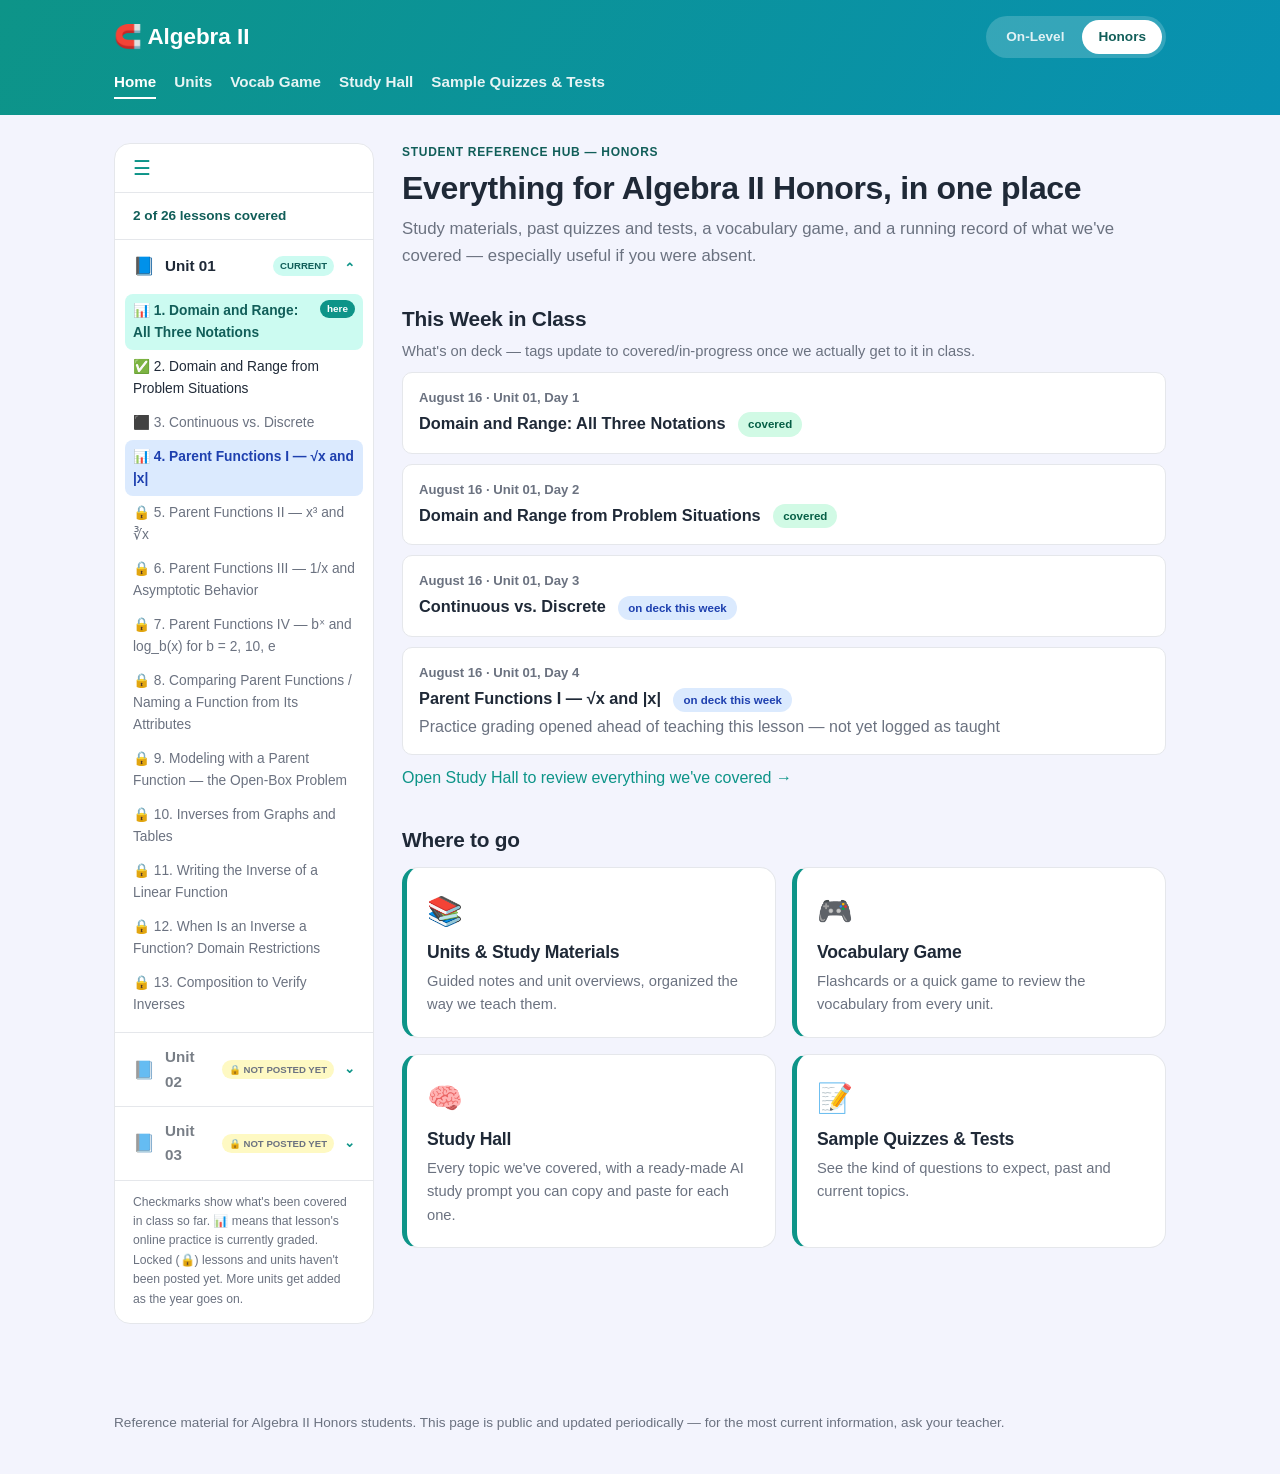
==== honors/index.html @ 2e3534fd "Publish hub update (2026-08-18)" ====
﻿<!DOCTYPE html>
<html lang="en">
<head>
<meta charset="UTF-8">
<meta name="viewport" content="width=device-width, initial-scale=1.0">
<title>Algebra II - Honors</title>
<link rel="stylesheet" href="../assets/style.css">
<link rel="stylesheet" href="../assets/theme-honors.css">
<script src="../assets/site.js" defer></script>
</head>
<body>

<header class="site">
  <div class="wrap">
    <div class="header-top">
      <p class="site-title"><a href="index.html"><span class="emoji">&#129522;</span> Algebra II</a></p>
      <div class="track-switch">
        <a href="../on-level/index.html" class="track-pill">On-Level</a>
        <a href="index.html" class="track-pill active">Honors</a>
      </div>
    </div>
    <nav class="site-nav">
      <a href="index.html" class="active">Home</a>
      <a href="units/unit-01.html">Units</a>
      <a href="vocab.html">Vocab Game</a>
      <a href="study-hall.html">Study Hall</a>
      <a href="sample-work.html">Sample Quizzes &amp; Tests</a>
    </nav>
  </div>
</header>

<div class="page">

  <aside class="sidebar" id="sidebar">
    <button class="sidebar-hamburger" id="sidebarHamburger" aria-label="Toggle course progress panel" title="Toggle course progress panel">
      <span class="bars">&#9776;</span>
    </button>
    <div class="sidebar-body">
    <div class="sidebar-progress">2 of 26 lessons covered
    </div>
    <details class="unit-group" open>
      <summary class="unit-row"><span class="unit-icon">&#128216;</span> <span class="unit-label">Unit 01</span> <span class="current-unit-badge">current</span> <span class="unit-chevron">&#8964;</span></summary>
      <ul class="lesson-checklist">
        <li class="graded current"><a href="units/unit-01.html#lesson-01">&#128202; 1. Domain and Range: All Three Notations <span class="here-badge">here</span></a></li>
        <li class="done"><a href="units/unit-01.html#lesson-02">&#9989; 2. Domain and Range from Problem Situations</a></li>
        <li class="todo"><a href="units/unit-01.html#lesson-03">&#11035; 3. Continuous vs. Discrete</a></li>
        <li class="graded"><a href="units/unit-01.html#lesson-04">&#128202; 4. Parent Functions I — √x and |x|</a></li>
        <li class="todo locked"><span class="lock-label" title="Not posted yet">&#128274; 5. Parent Functions II — x³ and ∛x</span></li>
        <li class="todo locked"><span class="lock-label" title="Not posted yet">&#128274; 6. Parent Functions III — 1/x and Asymptotic Behavior</span></li>
        <li class="todo locked"><span class="lock-label" title="Not posted yet">&#128274; 7. Parent Functions IV — bˣ and log_b(x) for b = 2, 10, e</span></li>
        <li class="todo locked"><span class="lock-label" title="Not posted yet">&#128274; 8. Comparing Parent Functions / Naming a Function from Its Attributes</span></li>
        <li class="todo locked"><span class="lock-label" title="Not posted yet">&#128274; 9. Modeling with a Parent Function — the Open-Box Problem</span></li>
        <li class="todo locked"><span class="lock-label" title="Not posted yet">&#128274; 10. Inverses from Graphs and Tables</span></li>
        <li class="todo locked"><span class="lock-label" title="Not posted yet">&#128274; 11. Writing the Inverse of a Linear Function</span></li>
        <li class="todo locked"><span class="lock-label" title="Not posted yet">&#128274; 12. When Is an Inverse a Function? Domain Restrictions</span></li>
        <li class="todo locked"><span class="lock-label" title="Not posted yet">&#128274; 13. Composition to Verify Inverses</span></li>
      </ul>
    </details>
    <details class="unit-group locked-unit">
      <summary class="unit-row"><span class="unit-icon">&#128216;</span> <span class="unit-label">Unit 02</span> <span class="locked-badge">&#128274; not posted yet</span> <span class="unit-chevron">&#8964;</span></summary>
      <ul class="lesson-checklist">
        <li class="todo locked"><span class="lock-label" title="Not posted yet">&#128274; 1. Graphing f(x) = |x| and Key Attributes</span></li>
        <li class="todo locked"><span class="lock-label" title="Not posted yet">&#128274; 2. Transformations of f(x) = |x|, Part I — Stretches, Compressions, Reflections</span></li>
        <li class="todo locked"><span class="lock-label" title="Not posted yet">&#128274; 3. Transformations of f(x) = |x|, Part II — Shifts and Combining Multiple Changes</span></li>
        <li class="todo locked"><span class="lock-label" title="Not posted yet">&#128274; 4. Formulating Absolute Value Linear Equations</span></li>
        <li class="todo locked"><span class="lock-label" title="Not posted yet">&#128274; 5. Solving Absolute Value Linear Equations</span></li>
        <li class="todo locked"><span class="lock-label" title="Not posted yet">&#128274; 6. Absolute Value Equations: Extraneous Solutions and Real-World Applications</span></li>
        <li class="todo locked"><span class="lock-label" title="Not posted yet">&#128274; 7. Solving Absolute Value Linear Inequalities</span></li>
        <li class="todo locked"><span class="lock-label" title="Not posted yet">&#128274; 8. Absolute Value Inequalities: Special Cases and Interval Notation</span></li>
      </ul>
    </details>
    <details class="unit-group locked-unit">
      <summary class="unit-row"><span class="unit-icon">&#128216;</span> <span class="unit-label">Unit 03</span> <span class="locked-badge">&#128274; not posted yet</span> <span class="unit-chevron">&#8964;</span></summary>
      <ul class="lesson-checklist">
        <li class="todo locked"><span class="lock-label" title="Not posted yet">&#128274; 1. Formulating Three-Variable Linear Systems</span></li>
        <li class="todo locked"><span class="lock-label" title="Not posted yet">&#128274; 2. Solving 3×3 Systems by Gaussian Elimination</span></li>
        <li class="todo locked"><span class="lock-label" title="Not posted yet">&#128274; 3. Solving 3×3 Systems with Technology: Matrices</span></li>
        <li class="todo locked"><span class="lock-label" title="Not posted yet">&#128274; 4. Solving 3×3 Systems by Substitution; Special Cases</span></li>
        <li class="todo locked"><span class="lock-label" title="Not posted yet">&#128274; 5. Three-Variable Systems: Choosing a Method and Applying It</span></li>
      </ul>
    </details>
      <div class="sidebar-note">Checkmarks show what's been covered in class so far. &#128202; means that lesson's online practice is currently graded. Locked (&#128274;) lessons and units haven't been posted yet. More units get added as the year goes on.</div>
    </div>
  </aside>
  <main class="content">
    <p class="eyebrow">Student Reference Hub &mdash; Honors</p>
    <h1 class="page-title">Everything for Algebra II Honors, in one place</h1>
    <p class="lede">Study materials, past quizzes and tests, a vocabulary game, and a running record of what we've covered &mdash; especially useful if you were absent.</p>

    <h2 class="section-title">This Week in Class</h2>
    <p class="lede" style="margin-top:-6px; font-size:0.92rem;">What's on deck &mdash; tags update to covered/in-progress once we actually get to it in class.</p>
    <ul class="activity-list">
      <li>
        <span class="activity-date">August 16 &middot; Unit 01, Day 1</span>
        <span class="activity-topic">Domain and Range: All Three Notations</span>
        <span class="tag">covered</span>
        <div class="activity-note"></div>
      </li>
      <li>
        <span class="activity-date">August 16 &middot; Unit 01, Day 2</span>
        <span class="activity-topic">Domain and Range from Problem Situations</span>
        <span class="tag">covered</span>
        <div class="activity-note"></div>
      </li>
      <li>
        <span class="activity-date">August 16 &middot; Unit 01, Day 3</span>
        <span class="activity-topic">Continuous vs. Discrete</span>
        <span class="tag preview">on deck this week</span>
        <div class="activity-note"></div>
      </li>
      <li>
        <span class="activity-date">August 16 &middot; Unit 01, Day 4</span>
        <span class="activity-topic">Parent Functions I — √x and |x|</span>
        <span class="tag preview">on deck this week</span>
        <div class="activity-note">Practice grading opened ahead of teaching this lesson — not yet logged as taught</div>
      </li>
    </ul>
    <p style="margin-top: 10px;"><a href="study-hall.html">Open Study Hall to review everything we've covered &rarr;</a></p>

    <h2 class="section-title">Where to go</h2>
    <div class="card-grid">
      <a class="card" href="units/unit-01.html">
        <span class="card-icon">&#128218;</span>
        <h3>Units &amp; Study Materials</h3>
        <p>Guided notes and unit overviews, organized the way we teach them.</p>
      </a>
      <a class="card" href="vocab.html">
        <span class="card-icon">&#127918;</span>
        <h3>Vocabulary Game</h3>
        <p>Flashcards or a quick game to review the vocabulary from every unit.</p>
      </a>
      <a class="card" href="study-hall.html">
        <span class="card-icon">&#129504;</span>
        <h3>Study Hall</h3>
        <p>Every topic we've covered, with a ready-made AI study prompt you can copy and paste for each one.</p>
      </a>
      <a class="card" href="sample-work.html">
        <span class="card-icon">&#128221;</span>
        <h3>Sample Quizzes &amp; Tests</h3>
        <p>See the kind of questions to expect, past and current topics.</p>
      </a>
    </div>
  </main>
</div>

<footer class="site">
  <div class="wrap">
    Reference material for Algebra II Honors students. This page is public and updated periodically &mdash; for the most current information, ask your teacher.
  </div>
</footer>

</body>
</html>
---- assets/style.css ----
/* Algebra II Student Hub - shared stylesheet
   Student-friendly, not textbook-academic: color, rounded shapes, a little
   personality. Still zero external dependencies (system fonts only) so it
   loads instantly and works offline.

   Track color identity (On-Level vs. Honors) is NOT set here - this file
   only reads --primary/--primary-dark/--primary-bg/--primary-light as
   variables. Each page loads this file, THEN theme-on-level.css or
   theme-honors.css, which sets those four variables to the track's colors.
   Load order matters: theme file must come after this one. */

:root {
  --bg: #f3f4fd;
  --surface: #ffffff;
  --text: #1f2937;
  --text-muted: #6b7280;
  --border: #e5e7eb;

  /* fallback brand colors if a page forgets to load a theme file -
     matches on-level so nothing looks broken, but every real page should
     load theme-on-level.css or theme-honors.css to override these. */
  --primary: #6366f1;
  --primary-dark: #4338ca;
  --primary-bg: #eef2ff;
  --primary-light: #8b5cf6;

  --green: #10b981;
  --green-bg: #d1fae5;
  --green-text: #065f46;

  --amber: #f59e0b;
  --amber-bg: #fef3c7;
  --amber-text: #92400e;

  /* "Not posted yet" on a unit page - deliberately a cleaner, more lemon
     yellow than --amber (which already means "in progress" elsewhere on
     this site, e.g. the sidebar's partial-coverage tag) so the two don't
     read as the same status next to each other. */
  --pending: #ca8a04;
  --pending-bg: #fef9c3;

  /* "On deck this week" / "not covered in class yet" tags (added 2026-08-16
     alongside the release-log redesign) - a cool neutral blue reads as
     "coming up", distinct from green (covered) and amber (in progress). */
  --blue: #3b82f6;
  --blue-bg: #dbeafe;
  --blue-text: #1e40af;

  --radius: 16px;
  --radius-sm: 10px;
  --max-width: 1100px;
}

* { box-sizing: border-box; }

/* Author rules like ".fc-controls { display: flex }" otherwise beat the UA
   stylesheet's [hidden] rule at equal specificity - this keeps native hidden
   toggling reliable everywhere it's used (vocab game screens/controls, etc.). */
[hidden] { display: none !important; }

body {
  margin: 0;
  font-family: -apple-system, "Segoe UI", Roboto, Helvetica, Arial, sans-serif;
  color: var(--text);
  background: var(--bg);
  line-height: 1.6;
}

h1, h2, h3 { line-height: 1.25; font-weight: 800; letter-spacing: -0.01em; }

a { color: var(--primary); text-decoration: none; }
a:hover { text-decoration: underline; }

.wrap { max-width: var(--max-width); margin: 0 auto; padding: 0 24px; }

/* ---- header ---- */

header.site {
  background: linear-gradient(120deg, var(--primary), var(--primary-light));
  color: #fff;
}

header.site .wrap {
  display: flex;
  flex-direction: column;
  gap: 12px;
  padding-top: 16px;
  padding-bottom: 16px;
}

.header-top {
  display: flex;
  align-items: center;
  justify-content: space-between;
  flex-wrap: wrap;
  gap: 10px;
}

header.site .site-title {
  font-size: 1.4rem;
  margin: 0;
  font-weight: 800;
}

header.site .site-title a { color: #fff; }

/* On-Level / Honors track switcher - the primary visual "which track am I
   on" signal, alongside the whole page's color scheme. */
.track-switch {
  display: flex;
  background: rgba(255, 255, 255, 0.18);
  border-radius: 999px;
  padding: 4px;
  gap: 2px;
}

.track-switch a {
  padding: 6px 16px;
  border-radius: 999px;
  font-size: 0.85rem;
  font-weight: 700;
  color: rgba(255, 255, 255, 0.85);
}

.track-switch a:hover { color: #fff; text-decoration: none; }

.track-switch a.active {
  background: #fff;
  color: var(--primary-dark);
}

.track-switch a.active:hover { color: var(--primary-dark); }

nav.site-nav {
  display: flex;
  gap: 18px;
  flex-wrap: wrap;
  font-size: 0.95rem;
  font-weight: 600;
}

nav.site-nav a { color: rgba(255,255,255,0.9); }
nav.site-nav a:hover { color: #fff; text-decoration: none; }
nav.site-nav a.active { color: #fff; border-bottom: 2px solid #fff; padding-bottom: 3px; }

/* ---- page layout: sidebar + content ---- */

.page {
  max-width: var(--max-width);
  margin: 0 auto;
  padding: 28px 24px 64px;
  display: grid;
  grid-template-columns: 260px 1fr;
  gap: 28px;
  align-items: start;
}

/* ---- sidebar: unit/lesson progress checklist ----
   Two states, toggled by the hamburger at the top - matches a standard
   app-nav pattern (hamburger + icon rows that expand to icon+label+chevron):
   - expanded (default): full rows, icon + label + chevron per unit, each
     unit independently expandable (its own chevron) to show its lessons.
   - collapsed: icon-only rail - just the hamburger and one icon per unit,
     no labels, no checklists. Clicking a unit's icon while collapsed
     re-expands the whole sidebar rather than toggling that unit. */

.sidebar {
  background: var(--surface);
  border-radius: var(--radius);
  border: 1px solid var(--border);
  position: sticky;
  top: 20px;
  overflow: hidden;
}

.sidebar-hamburger {
  display: flex;
  align-items: center;
  width: 100%;
  background: none;
  border: none;
  border-bottom: 1px solid var(--border);
  padding: 14px 18px;
  cursor: pointer;
}

.sidebar-hamburger .bars { font-size: 1.25rem; line-height: 1; color: var(--primary); }
.sidebar-hamburger:hover .bars { color: var(--primary-dark); }

.sidebar-progress {
  font-size: 0.85rem;
  font-weight: 700;
  color: var(--primary-dark);
  padding: 12px 18px;
  border-bottom: 1px solid var(--border);
}

.sidebar-progress .prog-sub {
  display: block;
  font-weight: 500;
  color: var(--amber-text);
  font-size: 0.78rem;
  margin-top: 2px;
}

details.unit-group { border-bottom: 1px solid var(--border); }

/* A unit with zero taught-log rows yet - not just an individual lesson -
   dims the whole row so "nothing here has started" reads at a glance
   before a student even expands it. */
details.unit-group.locked-unit > .unit-row .unit-icon,
details.unit-group.locked-unit > .unit-row .unit-label { opacity: 0.6; }

.unit-row {
  display: flex;
  align-items: center;
  gap: 10px;
  padding: 12px 18px;
  cursor: pointer;
  list-style: none;
  font-weight: 800;
  font-size: 0.95rem;
}

.unit-row::-webkit-details-marker { display: none; }
.unit-row:hover { background: var(--primary-bg); }

.unit-icon { font-size: 1.1rem; flex-shrink: 0; }
.unit-label { flex: 1; }

.unit-chevron {
  color: var(--primary);
  transition: transform 0.15s ease;
  font-size: 0.85em;
}

details.unit-group[open] > .unit-row .unit-chevron { transform: rotate(180deg); }

.current-unit-badge {
  font-size: 0.6rem;
  background: var(--primary-bg);
  color: var(--primary-dark);
  border-radius: 999px;
  padding: 2px 7px;
  font-weight: 700;
  text-transform: uppercase;
}

.locked-badge {
  font-size: 0.6rem;
  background: var(--pending-bg);
  color: var(--text-muted);
  border-radius: 999px;
  padding: 2px 7px;
  font-weight: 700;
  text-transform: uppercase;
}

ul.lesson-checklist {
  list-style: none;
  margin: 0;
  padding: 2px 10px 10px;
  font-size: 0.86rem;
}

ul.lesson-checklist li a,
ul.lesson-checklist li .lock-label {
  display: flex;
  align-items: flex-start;
  gap: 7px;
  color: var(--text);
  padding: 6px 8px;
  border-radius: 8px;
}

ul.lesson-checklist li a:hover { background: var(--primary-bg); text-decoration: none; }

ul.lesson-checklist li.todo a { color: var(--text-muted); }

/* Matches the unit page's ol.lesson-list li.graded treatment - a graded
   lesson stands out in the sidebar checklist too, not just on its own page. */
ul.lesson-checklist li.graded a { background: var(--blue-bg); color: var(--blue-text); font-weight: 700; }

/* Locked lessons are a real access gate, not just the muted "todo" color -
   a plain non-clickable label instead of a link into the unit page. */
ul.lesson-checklist li.locked .lock-label { color: var(--text-muted); cursor: default; }

ul.lesson-checklist li.current a {
  background: var(--primary-bg);
  font-weight: 700;
  color: var(--primary-dark);
}

.here-badge {
  display: inline-block;
  margin-left: auto;
  font-size: 0.62rem;
  background: var(--primary);
  color: #fff;
  border-radius: 999px;
  padding: 1px 7px;
  font-weight: 700;
  white-space: nowrap;
}

.sidebar-note {
  font-size: 0.76rem;
  color: var(--text-muted);
  padding: 12px 18px 14px;
}

/* ---- collapsed: icon-only rail ---- */

body.sidebar-collapsed .page { grid-template-columns: 64px 1fr; }

body.sidebar-collapsed .sidebar-progress,
body.sidebar-collapsed .unit-label,
body.sidebar-collapsed .unit-chevron,
body.sidebar-collapsed .current-unit-badge,
body.sidebar-collapsed .sidebar-note,
body.sidebar-collapsed ul.lesson-checklist {
  display: none;
}

body.sidebar-collapsed .sidebar-hamburger { justify-content: center; }
body.sidebar-collapsed .unit-row { justify-content: center; padding: 14px 8px; }

/* ---- main content ---- */

.content { min-width: 0; }

.eyebrow {
  text-transform: uppercase;
  letter-spacing: 0.06em;
  font-size: 0.75rem;
  color: var(--primary-dark);
  font-weight: 700;
  margin: 0 0 6px;
}

h1.page-title { font-size: 2rem; margin: 0 0 8px; }
h2.section-title { font-size: 1.3rem; margin: 36px 0 14px; }

.lede { color: var(--text-muted); font-size: 1.05rem; margin: 0 0 8px; }

/* ---- recent activity list ---- */

ul.activity-list { list-style: none; margin: 0; padding: 0; }

ul.activity-list li {
  background: var(--surface);
  border: 1px solid var(--border);
  border-radius: var(--radius-sm);
  padding: 14px 16px;
  margin-bottom: 10px;
}

.activity-date {
  font-size: 0.82rem;
  color: var(--text-muted);
  display: block;
  margin-bottom: 2px;
  font-weight: 600;
}

.activity-topic { font-weight: 800; font-size: 1.02rem; }

.activity-note { color: var(--text-muted); margin-top: 2px; }

.tag {
  display: inline-block;
  font-size: 0.72rem;
  font-weight: 700;
  padding: 3px 10px;
  border-radius: 999px;
  background: var(--green-bg);
  color: var(--green-text);
  margin-left: 8px;
  vertical-align: middle;
}

.tag.in-progress { background: var(--amber-bg); color: var(--amber-text); }
.tag.preview { background: var(--blue-bg); color: var(--blue-text); }

/* ---- quick link cards ---- */

.card-grid {
  display: grid;
  grid-template-columns: repeat(2, 1fr);
  gap: 16px;
  margin: 8px 0 0;
}

.card {
  display: block;
  border: 1px solid var(--border);
  border-left: 5px solid var(--primary);
  border-radius: var(--radius);
  padding: 20px;
  background: var(--surface);
  transition: transform 0.12s ease, box-shadow 0.12s ease;
}

.card:hover {
  transform: translateY(-2px);
  box-shadow: 0 8px 20px rgba(99, 102, 241, 0.18);
  text-decoration: none;
}

.card .card-icon { font-size: 1.8rem; display: block; margin-bottom: 8px; }
.card h3 { margin: 0 0 6px; font-size: 1.1rem; color: var(--text); font-weight: 800; }
.card p { margin: 0; color: var(--text-muted); font-size: 0.92rem; }

/* ---- unit page ---- */

.unit-meta {
  color: var(--text-muted);
  font-size: 0.95rem;
  margin: 0 0 24px;
  font-weight: 600;
}

.download-box {
  border: 1px solid var(--border);
  background: var(--surface);
  border-left: 5px solid var(--green);
  border-radius: var(--radius);
  padding: 20px 24px;
  display: flex;
  align-items: center;
  justify-content: space-between;
  flex-wrap: wrap;
  gap: 12px;
  margin: 8px 0 8px;
}

.download-box .label { font-weight: 800; }
.download-box .sub { color: var(--text-muted); font-size: 0.88rem; }

/* The combined whole-unit PDF is a bigger spoiler than any one lesson link,
   so it gets its own locked look (amber accent instead of green) rather
   than reusing the per-lesson soon/locked button style alone. */
.download-box.locked { border-left-color: var(--pending); opacity: 0.85; }

/* Teacher's live OneNote notes - always unlocked (see Build-UnitPage), so it
   gets the track's own accent color rather than the green "ready download"
   or amber "locked" treatment used by the combined-PDF box above/below it. */
.download-box.notebook { border-left-color: var(--primary); }

.btn {
  display: inline-block;
  background: var(--primary);
  color: #fff;
  padding: 10px 20px;
  border-radius: 999px;
  font-size: 0.92rem;
  font-weight: 700;
}

.btn:hover { background: var(--primary-dark); text-decoration: none; }

ol.lesson-list {
  padding-left: 0;
  list-style: none;
  counter-reset: lesson;
}

ol.lesson-list li {
  counter-increment: lesson;
  padding: 12px 16px 12px 44px;
  position: relative;
  border-radius: var(--radius-sm);
  border: 1px solid var(--border);
  background: var(--surface);
  margin-bottom: 8px;
}

.lesson-title { display: block; font-weight: 700; padding-top: 2px; margin-bottom: 10px; }

/* Buttons sit on their own row below the title, separated by a hairline so
   they read as one clearly-bounded action bar instead of crowding the
   title on one wrapping line. rgba black works as a divider/separator
   color on top of every status background (white/green/yellow/amber)
   without needing a different value per status. */
.lesson-actions {
  display: flex;
  align-items: center;
  gap: 6px;
  flex-wrap: wrap;
  padding-top: 10px;
  border-top: 1px solid rgba(0, 0, 0, 0.08);
}

.btn-sep { width: 1px; height: 14px; flex: 0 0 auto; background: rgba(0, 0, 0, 0.14); margin: 0 2px; }

.lesson-link {
  font-size: 0.76rem;
  font-weight: 700;
  color: var(--primary-dark);
  background: var(--primary-bg);
  border: 1px solid transparent;
  padding: 3px 10px;
  border-radius: 999px;
  white-space: nowrap;
}

.lesson-link:hover { background: var(--primary); color: #fff; text-decoration: none; }

/* Not-yet-available buttons (warm-up/practice not posted, practice online
   not built) recede instead of competing for attention with real links -
   outline only, no fill, so the eye lands on the live buttons first. */
.lesson-link.soon {
  background: transparent;
  border: 1px dashed var(--border);
  color: var(--text-muted);
  cursor: default;
}

.lesson-link.soon:hover { background: transparent; color: var(--text-muted); }

ol.lesson-list li::before {
  content: counter(lesson);
  position: absolute;
  left: 10px;
  top: 12px;
  width: 22px;
  height: 22px;
  border-radius: 50%;
  background: var(--primary-bg);
  color: var(--primary-dark);
  font-size: 0.78rem;
  font-weight: 800;
  display: flex;
  align-items: center;
  justify-content: center;
}

ol.lesson-list li:target { box-shadow: 0 0 0 3px var(--primary) inset; scroll-margin-top: 20px; }

/* Every not-yet-taught lesson gets its own highlight now too (not just
   done/partial) so the whole list reads by color at a glance: yellow =
   haven't gotten there, amber = partially covered, green = fully covered. */
ol.lesson-list li.todo { background: var(--pending-bg); border-color: var(--pending); }
ol.lesson-list li.done { background: var(--green-bg); border-color: var(--green); }
ol.lesson-list li.done::before { background: var(--green); color: #fff; content: "✓"; }
ol.lesson-list li.partial { background: var(--amber-bg); border-color: var(--amber); }
ol.lesson-list li.partial::before { background: var(--amber); color: #fff; }

/* Online practice currently a graded assignment overrides the normal
   covered/in-progress color with light blue while the grading window is
   open - see CLAUDE.md's "mark/unmark graded online practice" workflow.
   Reuses --blue (already used for the homepage's "on deck this week" tag)
   rather than adding a third blue - the two never appear in the same list
   together, so there's no on-page ambiguity about what blue means here. */
ol.lesson-list li.graded { background: var(--blue-bg); border-color: var(--blue); }
ol.lesson-list li.graded::before { background: var(--blue); color: #fff; content: "G"; }

/* Small pill next to the lesson title itself, per the teacher's ask for a
   note "in the heading" - on top of the row turning blue, not instead of it. */
.graded-badge {
  display: inline-block;
  margin-left: 8px;
  font-size: 0.68rem;
  font-weight: 800;
  color: var(--blue-text);
  background: #fff;
  border: 1px solid var(--blue);
  padding: 1px 8px;
  border-radius: 999px;
  vertical-align: middle;
  white-space: nowrap;
}

/* The Practice Online button itself also flips to solid blue when graded -
   that's the actual link a student is about to click into, not just the
   row it sits in. */
.lesson-link.graded { background: var(--blue); color: #fff; border-color: var(--blue); }
.lesson-link.graded:hover { background: var(--blue-text); }

.back-link { display: inline-block; margin-top: 8px; font-size: 0.92rem; font-weight: 600; }

/* ---- study hall ---- */

.study-intro {
  background: var(--primary-bg);
  border-radius: var(--radius);
  padding: 16px 20px;
  margin-bottom: 24px;
  color: var(--primary-dark);
  font-size: 0.92rem;
}

.study-card {
  background: var(--surface);
  border: 1px solid var(--border);
  border-left: 5px solid var(--primary);
  border-radius: var(--radius);
  padding: 18px 20px;
  margin-bottom: 14px;
}

.study-meta { font-size: 0.82rem; color: var(--text-muted); font-weight: 600; margin-bottom: 2px; }
.study-topic { font-weight: 800; font-size: 1.05rem; margin-bottom: 4px; }
.study-note { color: var(--text-muted); margin-bottom: 14px; }

.copy-prompt-btn {
  display: inline-flex;
  align-items: center;
  gap: 6px;
  background: var(--primary);
  color: #fff;
  border: none;
  padding: 9px 18px;
  border-radius: 999px;
  font-size: 0.85rem;
  font-weight: 700;
  cursor: pointer;
}

.copy-prompt-btn:hover { background: var(--primary-dark); }
.copy-prompt-btn.copied { background: var(--green); }

/* ---- placeholder / coming soon ---- */

.coming-soon {
  border: 2px dashed #c7d2fe;
  background: var(--primary-bg);
  border-radius: var(--radius);
  padding: 48px 24px;
  text-align: center;
  color: var(--primary-dark);
  margin-top: 16px;
  font-weight: 600;
}

.coming-soon .card-icon { font-size: 2.2rem; display: block; margin-bottom: 12px; }

/* ---- landing page (site root track picker) ----
   Standalone page, not built from the shared head/header/sidebar/footer -
   no track is known yet, so both track colors appear hardcoded here rather
   than through the --primary variable (which only theme-on-level.css /
   theme-honors.css set, and this page loads neither). */

.landing {
  min-height: 100vh;
  display: flex;
  flex-direction: column;
  align-items: center;
  justify-content: center;
  text-align: center;
  padding: 24px;
  background: linear-gradient(135deg, #eef2ff 0%, #f3f4fd 50%, #ccfbf1 100%);
}

.landing-emoji { font-size: 3rem; margin: 0 0 4px; }

.landing h1 { font-size: 2.2rem; margin: 0 0 10px; }

.landing-sub {
  color: var(--text-muted);
  font-size: 1.05rem;
  max-width: 480px;
  margin: 0 0 32px;
}

.landing-picks {
  display: flex;
  gap: 20px;
  flex-wrap: wrap;
  justify-content: center;
}

.landing-pick {
  display: flex;
  align-items: center;
  gap: 10px;
  color: #fff;
  font-size: 1.15rem;
  font-weight: 800;
  padding: 20px 36px;
  border-radius: var(--radius);
  box-shadow: 0 8px 20px rgba(31, 41, 55, 0.15);
  transition: transform 0.12s ease, box-shadow 0.12s ease;
}

.landing-pick:hover {
  transform: translateY(-3px);
  text-decoration: none;
  box-shadow: 0 12px 26px rgba(31, 41, 55, 0.22);
}

.landing-pick.on-level { background: linear-gradient(120deg, #6366f1, #8b5cf6); }
.landing-pick.honors { background: linear-gradient(120deg, #0d9488, #0891b2); }

.landing-pick-arrow { font-size: 1.1rem; }

.landing-note {
  color: var(--text-muted);
  font-size: 0.85rem;
  margin-top: 36px;
}

@media (max-width: 480px) {
  .landing-picks { flex-direction: column; width: 100%; max-width: 280px; }
  .landing-pick { justify-content: center; }
}

/* ---- vocabulary game ---- */

.vocab-back {
  appearance: none;
  background: none;
  border: none;
  padding: 0;
  cursor: pointer;
  font-family: inherit;
}

.vocab-play-nav { margin-bottom: 16px; }

/* -- game picker (screen 1) -- */

.game-grid {
  display: grid;
  grid-template-columns: repeat(auto-fill, minmax(220px, 1fr));
  gap: 16px;
  margin-top: 8px;
}

.game-card {
  appearance: none;
  text-align: left;
  border: 1px solid var(--border);
  border-left: 5px solid var(--primary);
  border-radius: var(--radius);
  padding: 20px;
  background: var(--surface);
  font-family: inherit;
  cursor: pointer;
  transition: transform 0.12s ease, box-shadow 0.12s ease;
}

.game-card:hover {
  transform: translateY(-2px);
  box-shadow: 0 8px 20px rgba(99, 102, 241, 0.18);
}

.game-card-icon { font-size: 1.8rem; display: block; margin-bottom: 8px; }
.game-card h3 { margin: 0 0 6px; font-size: 1.1rem; color: var(--text); font-weight: 800; }
.game-card p { margin: 0; color: var(--text-muted); font-size: 0.9rem; }

/* -- unit multi-select (screen 2) -- */

.unit-check-list {
  display: flex;
  flex-direction: column;
  gap: 8px;
  margin: 14px 0 20px;
}

.unit-check-row {
  display: flex;
  align-items: center;
  gap: 10px;
  padding: 12px 16px;
  border: 1px solid var(--border);
  border-radius: var(--radius-sm);
  background: var(--surface);
  cursor: pointer;
  font-size: 0.95rem;
}

.unit-check-row:hover { background: var(--primary-bg); }
.unit-check-row input { width: 18px; height: 18px; flex-shrink: 0; }
.unit-check-row span:nth-of-type(1) { flex: 1; font-weight: 600; }
.unit-check-count { color: var(--text-muted); font-size: 0.82rem; font-weight: 600; }
.unit-check-all { font-weight: 800; background: var(--primary-bg); border-color: var(--primary); }

.vocab-empty-note { color: var(--text-muted); font-style: italic; }

#vocabNoneWarning { color: var(--red, #b91c1c); font-weight: 600; margin-top: 10px; }

/* -- shared: end-of-round summary card -- */

.vocab-summary {
  border: 1px solid var(--border);
  border-left: 5px solid var(--green);
  border-radius: var(--radius);
  background: var(--surface);
  padding: 28px 24px;
  text-align: center;
  margin-top: 8px;
}

.vocab-summary-btns { display: flex; gap: 12px; justify-content: center; margin-top: 8px; flex-wrap: wrap; }

.btn-secondary {
  background: var(--surface);
  color: var(--primary-dark);
  border: 1px solid var(--primary);
}

.btn-secondary:hover { background: var(--primary-bg); color: var(--primary-dark); }

/* -- flashcards -- */

.fc-progress { text-align: center; color: var(--text-muted); font-weight: 600; font-size: 0.9rem; margin-bottom: 14px; }

.fc-wrap { display: flex; justify-content: center; margin: 8px 0 16px; perspective: 1200px; }

.fc-card {
  width: 100%;
  max-width: 460px;
  height: 240px;
  cursor: pointer;
}

.fc-card-inner {
  position: relative;
  width: 100%;
  height: 100%;
  transition: transform 0.45s;
  transform-style: preserve-3d;
}

.fc-card-inner.flipped { transform: rotateY(180deg); }

.fc-face {
  position: absolute;
  inset: 0;
  backface-visibility: hidden;
  border-radius: var(--radius);
  display: flex;
  align-items: center;
  justify-content: center;
  text-align: center;
  padding: 24px;
  font-weight: 700;
  font-size: 1.3rem;
  box-shadow: 0 8px 20px rgba(31, 41, 55, 0.12);
}

.fc-face-front { background: linear-gradient(120deg, var(--primary), var(--primary-light)); color: #fff; }
.fc-face-back { background: var(--surface); color: var(--text); border: 2px solid var(--primary); transform: rotateY(180deg); font-size: 1.05rem; font-weight: 600; }

.fc-hint { text-align: center; color: var(--text-muted); font-size: 0.85rem; }

.fc-controls { display: flex; gap: 14px; justify-content: center; margin-top: 4px; }

.fc-btn {
  border: none;
  border-radius: 999px;
  padding: 12px 24px;
  font-size: 0.95rem;
  font-weight: 700;
  cursor: pointer;
}

.fc-btn-study { background: var(--amber-bg); color: var(--amber-text); }
.fc-btn-study:hover { background: var(--amber); color: #fff; }
.fc-btn-know { background: var(--green-bg); color: var(--green-text); }
.fc-btn-know:hover { background: var(--green); color: #fff; }

/* -- matching -- */

.match-meta { text-align: center; color: var(--text-muted); font-weight: 600; font-size: 0.9rem; margin-bottom: 14px; }

.match-grid {
  display: grid;
  grid-template-columns: repeat(4, 1fr);
  gap: 10px;
}

.match-tile {
  appearance: none;
  border: 2px solid var(--border);
  border-radius: var(--radius-sm);
  background: var(--surface);
  min-height: 90px;
  padding: 8px;
  font-family: inherit;
  font-size: 0.82rem;
  font-weight: 600;
  color: var(--text);
  cursor: pointer;
  display: flex;
  align-items: center;
  justify-content: center;
  text-align: center;
}

.match-tile:hover:not(:disabled) { border-color: var(--primary); }
.match-tile.flipped { background: var(--primary-bg); border-color: var(--primary); }
.match-tile.matched { background: var(--green-bg); border-color: var(--green); color: var(--green-text); cursor: default; }
.match-tile-back { font-size: 1.4rem; color: var(--primary); }

@media (max-width: 640px) {
  .match-grid { grid-template-columns: repeat(3, 1fr); }
}

/* -- quick quiz -- */

.quiz-meta { text-align: center; color: var(--text-muted); font-weight: 600; font-size: 0.9rem; margin-bottom: 14px; }

.quiz-term {
  text-align: center;
  font-size: 1.6rem;
  font-weight: 800;
  color: var(--primary-dark);
  background: var(--primary-bg);
  border-radius: var(--radius);
  padding: 22px;
  margin-bottom: 18px;
}

.quiz-choices { display: grid; grid-template-columns: 1fr 1fr; gap: 12px; }

.quiz-choice {
  appearance: none;
  border: 2px solid var(--border);
  border-radius: var(--radius-sm);
  background: var(--surface);
  padding: 16px;
  font-family: inherit;
  font-size: 0.95rem;
  text-align: left;
  cursor: pointer;
}

.quiz-choice:hover { border-color: var(--primary); background: var(--primary-bg); }
.quiz-choice.correct { background: var(--green-bg); border-color: var(--green); color: var(--green-text); }
.quiz-choice.wrong { background: var(--amber-bg); border-color: var(--amber); color: var(--amber-text); }

@media (max-width: 640px) {
  .quiz-choices { grid-template-columns: 1fr; }
  .quiz-term { font-size: 1.25rem; }
}

/* -- term typer -- */

.typer-meta { text-align: center; color: var(--text-muted); font-weight: 600; font-size: 0.9rem; margin-bottom: 14px; }

.typer-def {
  text-align: center;
  font-size: 1.15rem;
  font-weight: 600;
  background: var(--primary-bg);
  color: var(--primary-dark);
  border-radius: var(--radius);
  padding: 22px;
  margin-bottom: 18px;
}

.typer-input-row { display: flex; gap: 10px; }

.typer-input {
  flex: 1;
  border: 2px solid var(--border);
  border-radius: var(--radius-sm);
  padding: 12px 16px;
  font-size: 1rem;
  font-family: inherit;
}

.typer-input:focus { outline: none; border-color: var(--primary); }

.typer-hint { color: var(--text-muted); margin-top: 10px; min-height: 1.2em; }
.typer-correct { text-align: center; font-size: 1.3rem; font-weight: 800; color: var(--green-text); padding: 40px 0; }
.typer-missed { text-align: center; font-size: 1.1rem; font-weight: 700; color: var(--amber-text); padding: 40px 0; }

/* -- vocab blitz (arcade) -- */

.blitz-meta { display: flex; justify-content: space-between; align-items: center; margin-bottom: 10px; font-weight: 700; gap: 10px; }
.blitz-lives { font-size: 1.2rem; letter-spacing: 2px; }
.blitz-round { color: var(--text-muted); font-size: 0.85rem; text-transform: uppercase; letter-spacing: 0.04em; }
.blitz-score { color: var(--primary-dark); }

.blitz-zone-banner {
  position: absolute;
  inset: 0;
  display: flex;
  align-items: center;
  justify-content: center;
  text-align: center;
  font-size: 1.3rem;
  font-weight: 800;
  color: var(--primary-dark);
  background: var(--primary-bg);
  padding: 0 20px;
}

.blitz-sky {
  position: relative;
  height: 260px;
  background: linear-gradient(180deg, var(--primary-bg), var(--surface));
  border: 2px dashed var(--border);
  border-radius: var(--radius);
  overflow: hidden;
  margin-bottom: 16px;
}

.blitz-falling {
  position: absolute;
  top: 0;
  left: 50%;
  transform: translateX(-50%);
  background: var(--primary);
  color: #fff;
  font-weight: 800;
  padding: 10px 18px;
  border-radius: 999px;
  white-space: nowrap;
  box-shadow: 0 6px 14px rgba(31, 41, 55, 0.2);
}

.blitz-falling.blitz-caught { background: none; box-shadow: none; font-size: 2rem; top: 50% !important; transform: translate(-50%, -50%); }

.blitz-buckets {
  display: grid;
  grid-template-columns: repeat(auto-fit, minmax(140px, 1fr));
  gap: 10px;
}

.blitz-bucket {
  appearance: none;
  border: 2px solid var(--border);
  border-radius: var(--radius-sm);
  background: var(--surface);
  padding: 14px;
  font-family: inherit;
  font-size: 0.85rem;
  cursor: pointer;
}

.blitz-bucket:hover { border-color: var(--primary); background: var(--primary-bg); }
.blitz-bucket.wrong-flash { background: var(--amber-bg); border-color: var(--amber); }

/* ---- footer ---- */

footer.site {
  padding: 24px 0 40px;
  color: var(--text-muted);
  font-size: 0.85rem;
}

/* ---- responsive: tablet ---- */

@media (max-width: 860px) {
  .page { grid-template-columns: 1fr; }
  .sidebar { position: static; }
  /* collapsed rail becomes a horizontal row of icons on mobile, not a
     vertical column - the sidebar is stacked full-width above the content
     here, not beside it. */
  body.sidebar-collapsed .page { grid-template-columns: 1fr; }
  body.sidebar-collapsed .sidebar-hamburger { justify-content: flex-start; }
  body.sidebar-collapsed details.unit-group { display: inline-block; border-bottom: none; }
  body.sidebar-collapsed .unit-row { padding: 10px 14px; }
}

/* ---- responsive: phone ---- */

@media (max-width: 640px) {
  .card-grid { grid-template-columns: 1fr; }
  h1.page-title { font-size: 1.6rem; }
  header.site .site-title { font-size: 1.15rem; }
  .track-switch a { padding: 5px 12px; font-size: 0.78rem; }
  nav.site-nav { gap: 12px; font-size: 0.88rem; }
  .page { padding-left: 16px; padding-right: 16px; }
  .download-box { flex-direction: column; align-items: flex-start; }
}

@media (max-width: 400px) {
  header.site .site-title span.emoji { display: none; }
}
---- assets/theme-honors.css ----
/* Honors track theme - teal/cyan. Deliberately far from on-level's
   indigo/violet, and far from the green/amber already used for
   covered/in-progress status so those keep their own meaning on both
   tracks. Load AFTER style.css. */
:root {
  --primary: #0d9488;
  --primary-dark: #115e59;
  --primary-bg: #ccfbf1;
  --primary-light: #0891b2;
}
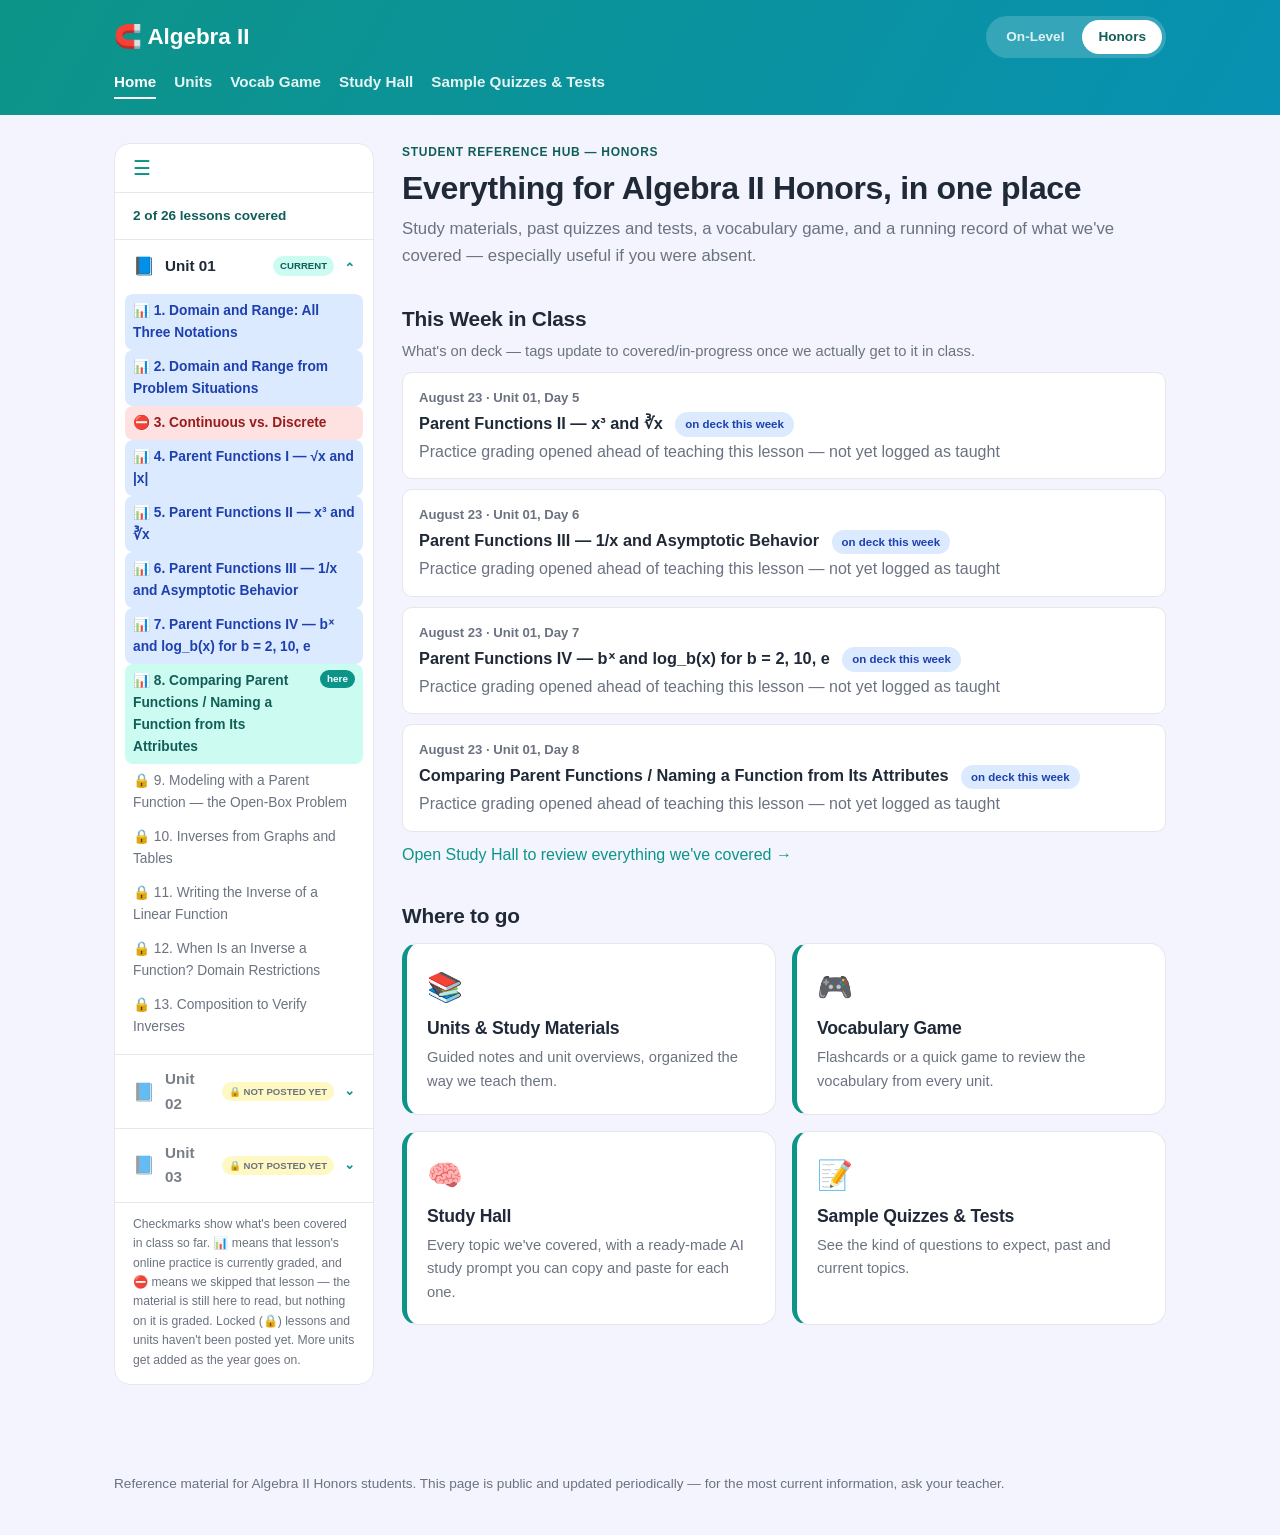
==== commit 95ae3e1b: "Publish hub update (2026-08-23)" ====
--- a/honors/index.html
+++ b/honors/index.html
@@ -41,14 +41,14 @@
     <details class="unit-group" open>
       <summary class="unit-row"><span class="unit-icon">&#128216;</span> <span class="unit-label">Unit 01</span> <span class="current-unit-badge">current</span> <span class="unit-chevron">&#8964;</span></summary>
       <ul class="lesson-checklist">
-        <li class="graded current"><a href="units/unit-01.html#lesson-01">&#128202; 1. Domain and Range: All Three Notations <span class="here-badge">here</span></a></li>
-        <li class="done"><a href="units/unit-01.html#lesson-02">&#9989; 2. Domain and Range from Problem Situations</a></li>
-        <li class="todo"><a href="units/unit-01.html#lesson-03">&#11035; 3. Continuous vs. Discrete</a></li>
+        <li class="graded"><a href="units/unit-01.html#lesson-01">&#128202; 1. Domain and Range: All Three Notations</a></li>
+        <li class="graded"><a href="units/unit-01.html#lesson-02">&#128202; 2. Domain and Range from Problem Situations</a></li>
+        <li class="skipped"><a href="units/unit-01.html#lesson-03">&#9940; 3. Continuous vs. Discrete</a></li>
         <li class="graded"><a href="units/unit-01.html#lesson-04">&#128202; 4. Parent Functions I — √x and |x|</a></li>
-        <li class="todo locked"><span class="lock-label" title="Not posted yet">&#128274; 5. Parent Functions II — x³ and ∛x</span></li>
-        <li class="todo locked"><span class="lock-label" title="Not posted yet">&#128274; 6. Parent Functions III — 1/x and Asymptotic Behavior</span></li>
-        <li class="todo locked"><span class="lock-label" title="Not posted yet">&#128274; 7. Parent Functions IV — bˣ and log_b(x) for b = 2, 10, e</span></li>
-        <li class="todo locked"><span class="lock-label" title="Not posted yet">&#128274; 8. Comparing Parent Functions / Naming a Function from Its Attributes</span></li>
+        <li class="graded"><a href="units/unit-01.html#lesson-05">&#128202; 5. Parent Functions II — x³ and ∛x</a></li>
+        <li class="graded"><a href="units/unit-01.html#lesson-06">&#128202; 6. Parent Functions III — 1/x and Asymptotic Behavior</a></li>
+        <li class="graded"><a href="units/unit-01.html#lesson-07">&#128202; 7. Parent Functions IV — bˣ and log_b(x) for b = 2, 10, e</a></li>
+        <li class="graded current"><a href="units/unit-01.html#lesson-08">&#128202; 8. Comparing Parent Functions / Naming a Function from Its Attributes <span class="here-badge">here</span></a></li>
         <li class="todo locked"><span class="lock-label" title="Not posted yet">&#128274; 9. Modeling with a Parent Function — the Open-Box Problem</span></li>
         <li class="todo locked"><span class="lock-label" title="Not posted yet">&#128274; 10. Inverses from Graphs and Tables</span></li>
         <li class="todo locked"><span class="lock-label" title="Not posted yet">&#128274; 11. Writing the Inverse of a Linear Function</span></li>
@@ -79,7 +79,7 @@
         <li class="todo locked"><span class="lock-label" title="Not posted yet">&#128274; 5. Three-Variable Systems: Choosing a Method and Applying It</span></li>
       </ul>
     </details>
-      <div class="sidebar-note">Checkmarks show what's been covered in class so far. &#128202; means that lesson's online practice is currently graded. Locked (&#128274;) lessons and units haven't been posted yet. More units get added as the year goes on.</div>
+      <div class="sidebar-note">Checkmarks show what's been covered in class so far. &#128202; means that lesson's online practice is currently graded, and &#9940; means we skipped that lesson &mdash; the material is still here to read, but nothing on it is graded. Locked (&#128274;) lessons and units haven't been posted yet. More units get added as the year goes on.</div>
     </div>
   </aside>
   <main class="content">
@@ -91,26 +91,26 @@
     <p class="lede" style="margin-top:-6px; font-size:0.92rem;">What's on deck &mdash; tags update to covered/in-progress once we actually get to it in class.</p>
     <ul class="activity-list">
       <li>
-        <span class="activity-date">August 16 &middot; Unit 01, Day 1</span>
-        <span class="activity-topic">Domain and Range: All Three Notations</span>
-        <span class="tag">covered</span>
-        <div class="activity-note"></div>
+        <span class="activity-date">August 23 &middot; Unit 01, Day 5</span>
+        <span class="activity-topic">Parent Functions II — x³ and ∛x</span>
+        <span class="tag preview">on deck this week</span>
+        <div class="activity-note">Practice grading opened ahead of teaching this lesson — not yet logged as taught</div>
       </li>
       <li>
-        <span class="activity-date">August 16 &middot; Unit 01, Day 2</span>
-        <span class="activity-topic">Domain and Range from Problem Situations</span>
-        <span class="tag">covered</span>
-        <div class="activity-note"></div>
+        <span class="activity-date">August 23 &middot; Unit 01, Day 6</span>
+        <span class="activity-topic">Parent Functions III — 1/x and Asymptotic Behavior</span>
+        <span class="tag preview">on deck this week</span>
+        <div class="activity-note">Practice grading opened ahead of teaching this lesson — not yet logged as taught</div>
       </li>
       <li>
-        <span class="activity-date">August 16 &middot; Unit 01, Day 3</span>
-        <span class="activity-topic">Continuous vs. Discrete</span>
+        <span class="activity-date">August 23 &middot; Unit 01, Day 7</span>
+        <span class="activity-topic">Parent Functions IV — bˣ and log_b(x) for b = 2, 10, e</span>
         <span class="tag preview">on deck this week</span>
-        <div class="activity-note"></div>
+        <div class="activity-note">Practice grading opened ahead of teaching this lesson — not yet logged as taught</div>
       </li>
       <li>
-        <span class="activity-date">August 16 &middot; Unit 01, Day 4</span>
-        <span class="activity-topic">Parent Functions I — √x and |x|</span>
+        <span class="activity-date">August 23 &middot; Unit 01, Day 8</span>
+        <span class="activity-topic">Comparing Parent Functions / Naming a Function from Its Attributes</span>
         <span class="tag preview">on deck this week</span>
         <div class="activity-note">Practice grading opened ahead of teaching this lesson — not yet logged as taught</div>
       </li>
--- a/assets/style.css
+++ b/assets/style.css
@@ -45,6 +45,15 @@
   --blue: #3b82f6;
   --blue-bg: #dbeafe;
   --blue-text: #1e40af;
+
+  /* "Skipped - not graded" (added 2026-08-23) - a lesson the class ended up
+     not covering at all. Red is deliberately the loudest status on the site:
+     it is the one case where a student could otherwise assume a posted lesson
+     counts for a grade when it does not. See CLAUDE.md's "mark a lesson
+     skipped / not graded" workflow. */
+  --red: #dc2626;
+  --red-bg: #fee2e2;
+  --red-text: #991b1b;
 
   --radius: 16px;
   --radius-sm: 10px;
@@ -280,6 +289,10 @@
 /* Matches the unit page's ol.lesson-list li.graded treatment - a graded
    lesson stands out in the sidebar checklist too, not just on its own page. */
 ul.lesson-checklist li.graded a { background: var(--blue-bg); color: var(--blue-text); font-weight: 700; }
+
+/* Matches the unit page's ol.lesson-list li.skipped treatment - a skipped
+   lesson reads as skipped from the sidebar too, without opening the unit. */
+ul.lesson-checklist li.skipped a { background: var(--red-bg); color: var(--red-text); font-weight: 700; }
 
 /* Locked lessons are a real access gate, not just the muted "todo" color -
    a plain non-clickable label instead of a link into the unit page. */
@@ -577,6 +590,33 @@
 .lesson-link.graded { background: var(--blue); color: #fff; border-color: var(--blue); }
 .lesson-link.graded:hover { background: var(--blue-text); }
 
+/* A lesson the class skipped entirely (Coverage: Skipped in the taught log,
+   added 2026-08-23). Red outranks every other row color, including the blue
+   graded state - the two are mutually exclusive by definition, since a
+   skipped lesson is never graded. The row stays fully clickable: skipping a
+   lesson removes the grade, not the reference copy. */
+ol.lesson-list li.skipped { background: var(--red-bg); border-color: var(--red); }
+ol.lesson-list li.skipped::before { background: var(--red); color: #fff; content: "\2715"; }
+
+/* Same pill treatment as .graded-badge, in red - students need the words
+   "Not Graded" spelled out, not just a color they have to decode. */
+.skipped-badge {
+  display: inline-block;
+  margin-left: 8px;
+  font-size: 0.68rem;
+  font-weight: 800;
+  color: var(--red-text);
+  background: #fff;
+  border: 1px solid var(--red);
+  padding: 1px 8px;
+  border-radius: 999px;
+  vertical-align: middle;
+  white-space: nowrap;
+}
+
+/* Homepage "This Week in Class" and Study Hall card tags. */
+.tag.skipped { background: var(--red-bg); color: var(--red-text); }
+
 .back-link { display: inline-block; margin-top: 8px; font-size: 0.92rem; font-weight: 600; }
 
 /* ---- study hall ---- */
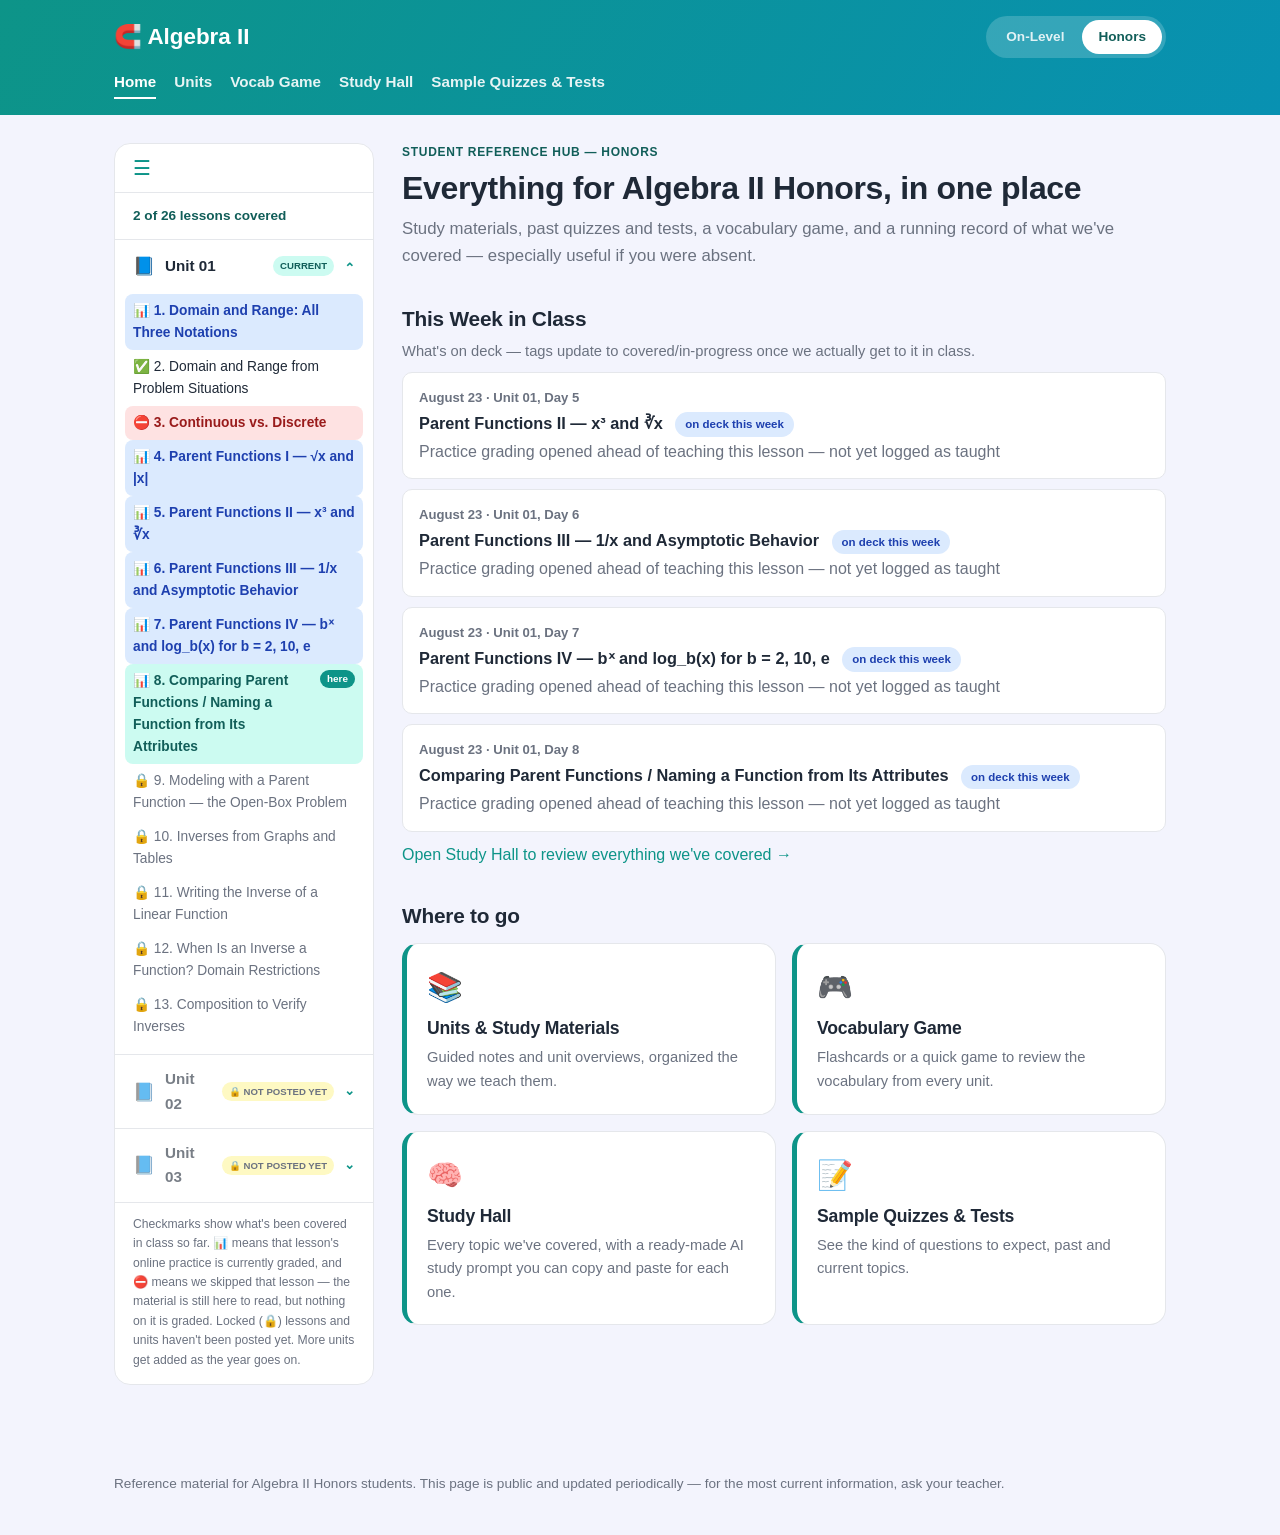
==== commit dc9f32de: "Publish hub update (2026-08-23)" ====
--- a/honors/index.html
+++ b/honors/index.html
@@ -42,7 +42,7 @@
       <summary class="unit-row"><span class="unit-icon">&#128216;</span> <span class="unit-label">Unit 01</span> <span class="current-unit-badge">current</span> <span class="unit-chevron">&#8964;</span></summary>
       <ul class="lesson-checklist">
         <li class="graded"><a href="units/unit-01.html#lesson-01">&#128202; 1. Domain and Range: All Three Notations</a></li>
-        <li class="graded"><a href="units/unit-01.html#lesson-02">&#128202; 2. Domain and Range from Problem Situations</a></li>
+        <li class="done"><a href="units/unit-01.html#lesson-02">&#9989; 2. Domain and Range from Problem Situations</a></li>
         <li class="skipped"><a href="units/unit-01.html#lesson-03">&#9940; 3. Continuous vs. Discrete</a></li>
         <li class="graded"><a href="units/unit-01.html#lesson-04">&#128202; 4. Parent Functions I — √x and |x|</a></li>
         <li class="graded"><a href="units/unit-01.html#lesson-05">&#128202; 5. Parent Functions II — x³ and ∛x</a></li>
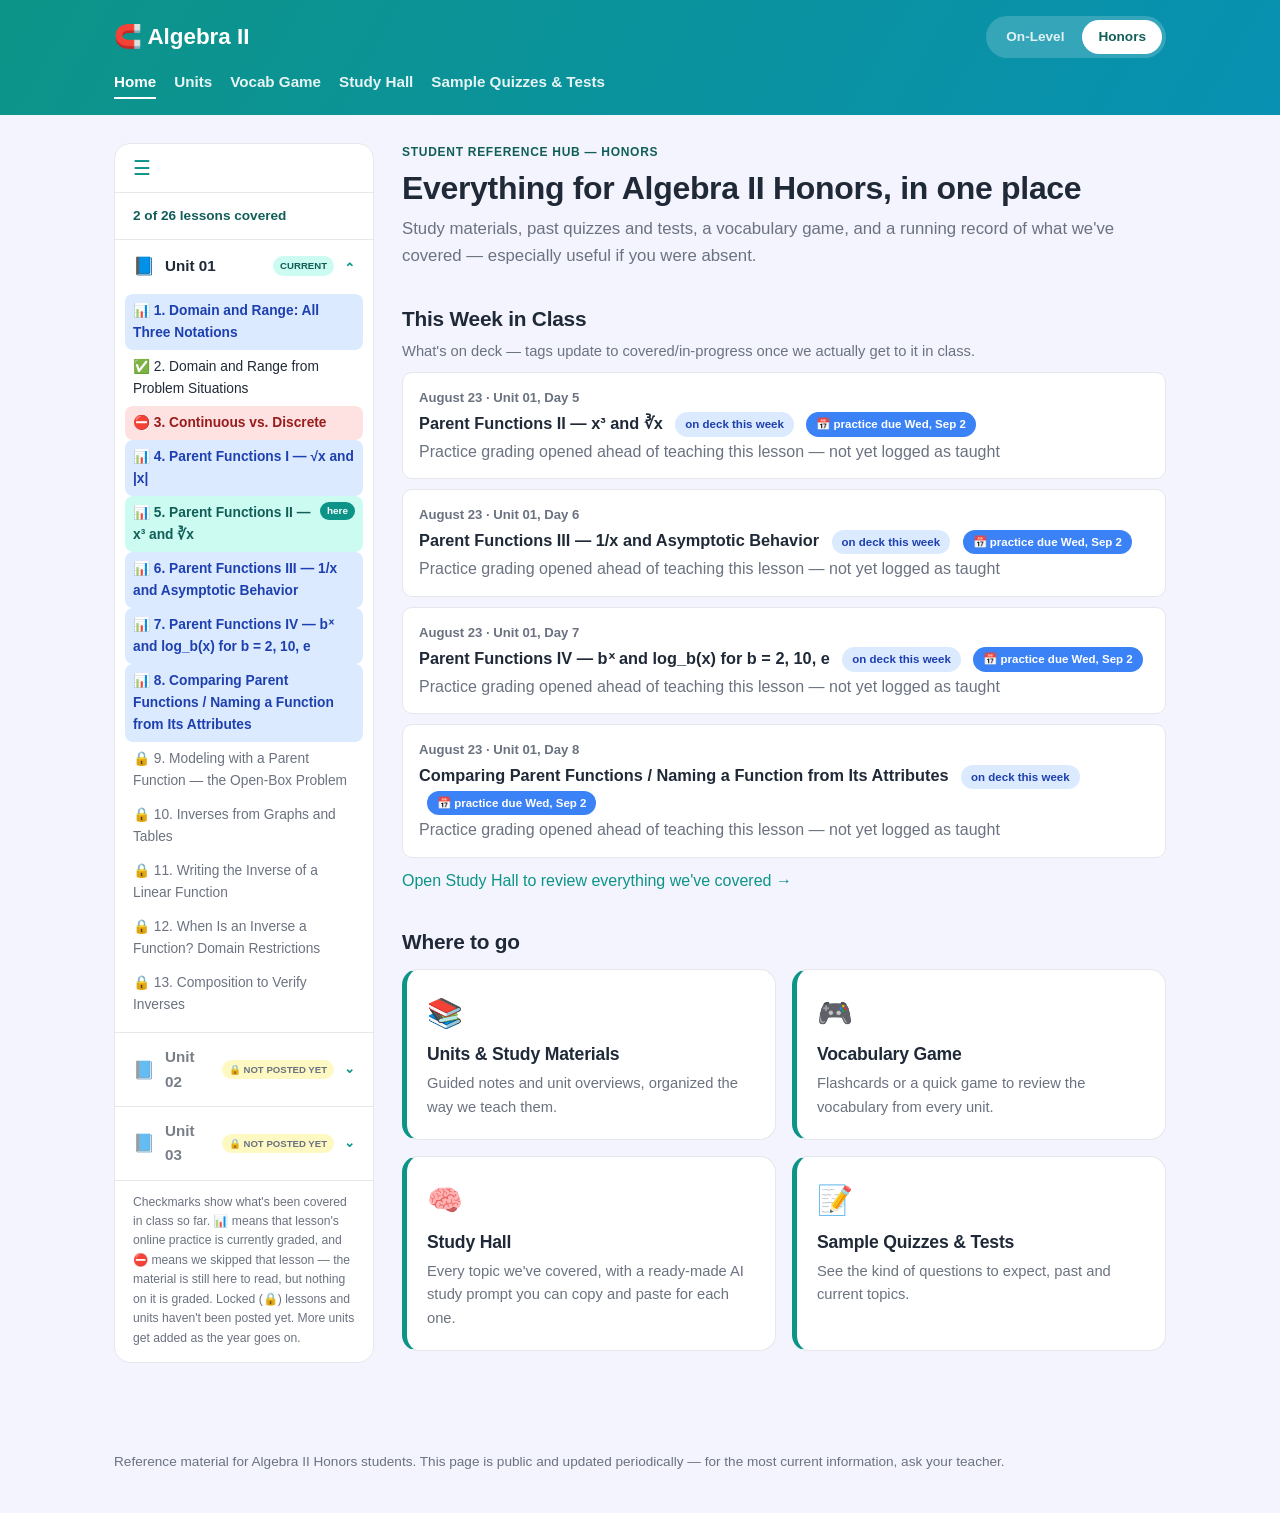
==== commit bd8e2db2: "Publish hub update (2026-08-23)" ====
--- a/honors/index.html
+++ b/honors/index.html
@@ -41,14 +41,14 @@
     <details class="unit-group" open>
       <summary class="unit-row"><span class="unit-icon">&#128216;</span> <span class="unit-label">Unit 01</span> <span class="current-unit-badge">current</span> <span class="unit-chevron">&#8964;</span></summary>
       <ul class="lesson-checklist">
-        <li class="graded"><a href="units/unit-01.html#lesson-01">&#128202; 1. Domain and Range: All Three Notations</a></li>
+        <li class="graded"><a href="units/unit-01.html#lesson-01" title="Graded &mdash; due Wed, Aug 26">&#128202; 1. Domain and Range: All Three Notations</a></li>
         <li class="done"><a href="units/unit-01.html#lesson-02">&#9989; 2. Domain and Range from Problem Situations</a></li>
         <li class="skipped"><a href="units/unit-01.html#lesson-03">&#9940; 3. Continuous vs. Discrete</a></li>
-        <li class="graded"><a href="units/unit-01.html#lesson-04">&#128202; 4. Parent Functions I — √x and |x|</a></li>
-        <li class="graded"><a href="units/unit-01.html#lesson-05">&#128202; 5. Parent Functions II — x³ and ∛x</a></li>
-        <li class="graded"><a href="units/unit-01.html#lesson-06">&#128202; 6. Parent Functions III — 1/x and Asymptotic Behavior</a></li>
-        <li class="graded"><a href="units/unit-01.html#lesson-07">&#128202; 7. Parent Functions IV — bˣ and log_b(x) for b = 2, 10, e</a></li>
-        <li class="graded current"><a href="units/unit-01.html#lesson-08">&#128202; 8. Comparing Parent Functions / Naming a Function from Its Attributes <span class="here-badge">here</span></a></li>
+        <li class="graded"><a href="units/unit-01.html#lesson-04" title="Graded &mdash; due Wed, Aug 26">&#128202; 4. Parent Functions I — √x and |x|</a></li>
+        <li class="graded current"><a href="units/unit-01.html#lesson-05" title="Graded &mdash; due Wed, Sep 2">&#128202; 5. Parent Functions II — x³ and ∛x <span class="here-badge">here</span></a></li>
+        <li class="graded"><a href="units/unit-01.html#lesson-06" title="Graded &mdash; due Wed, Sep 2">&#128202; 6. Parent Functions III — 1/x and Asymptotic Behavior</a></li>
+        <li class="graded"><a href="units/unit-01.html#lesson-07" title="Graded &mdash; due Wed, Sep 2">&#128202; 7. Parent Functions IV — bˣ and log_b(x) for b = 2, 10, e</a></li>
+        <li class="graded"><a href="units/unit-01.html#lesson-08" title="Graded &mdash; due Wed, Sep 2">&#128202; 8. Comparing Parent Functions / Naming a Function from Its Attributes</a></li>
         <li class="todo locked"><span class="lock-label" title="Not posted yet">&#128274; 9. Modeling with a Parent Function — the Open-Box Problem</span></li>
         <li class="todo locked"><span class="lock-label" title="Not posted yet">&#128274; 10. Inverses from Graphs and Tables</span></li>
         <li class="todo locked"><span class="lock-label" title="Not posted yet">&#128274; 11. Writing the Inverse of a Linear Function</span></li>
@@ -93,25 +93,25 @@
       <li>
         <span class="activity-date">August 23 &middot; Unit 01, Day 5</span>
         <span class="activity-topic">Parent Functions II — x³ and ∛x</span>
-        <span class="tag preview">on deck this week</span>
+        <span class="tag preview">on deck this week</span> <span class="tag due">&#128197; practice due Wed, Sep 2</span>
         <div class="activity-note">Practice grading opened ahead of teaching this lesson — not yet logged as taught</div>
       </li>
       <li>
         <span class="activity-date">August 23 &middot; Unit 01, Day 6</span>
         <span class="activity-topic">Parent Functions III — 1/x and Asymptotic Behavior</span>
-        <span class="tag preview">on deck this week</span>
+        <span class="tag preview">on deck this week</span> <span class="tag due">&#128197; practice due Wed, Sep 2</span>
         <div class="activity-note">Practice grading opened ahead of teaching this lesson — not yet logged as taught</div>
       </li>
       <li>
         <span class="activity-date">August 23 &middot; Unit 01, Day 7</span>
         <span class="activity-topic">Parent Functions IV — bˣ and log_b(x) for b = 2, 10, e</span>
-        <span class="tag preview">on deck this week</span>
+        <span class="tag preview">on deck this week</span> <span class="tag due">&#128197; practice due Wed, Sep 2</span>
         <div class="activity-note">Practice grading opened ahead of teaching this lesson — not yet logged as taught</div>
       </li>
       <li>
         <span class="activity-date">August 23 &middot; Unit 01, Day 8</span>
         <span class="activity-topic">Comparing Parent Functions / Naming a Function from Its Attributes</span>
-        <span class="tag preview">on deck this week</span>
+        <span class="tag preview">on deck this week</span> <span class="tag due">&#128197; practice due Wed, Sep 2</span>
         <div class="activity-note">Practice grading opened ahead of teaching this lesson — not yet logged as taught</div>
       </li>
     </ul>
--- a/assets/style.css
+++ b/assets/style.css
@@ -617,6 +617,11 @@
 /* Homepage "This Week in Class" and Study Hall card tags. */
 .tag.skipped { background: var(--red-bg); color: var(--red-text); }
 
+/* Graded-practice due date (added 2026-08-23). Solid blue rather than the
+   pale .tag.preview blue it often sits beside - a deadline should be the
+   loudest thing on the card after the topic itself. */
+.tag.due { background: var(--blue); color: #fff; }
+
 .back-link { display: inline-block; margin-top: 8px; font-size: 0.92rem; font-weight: 600; }
 
 /* ---- study hall ---- */
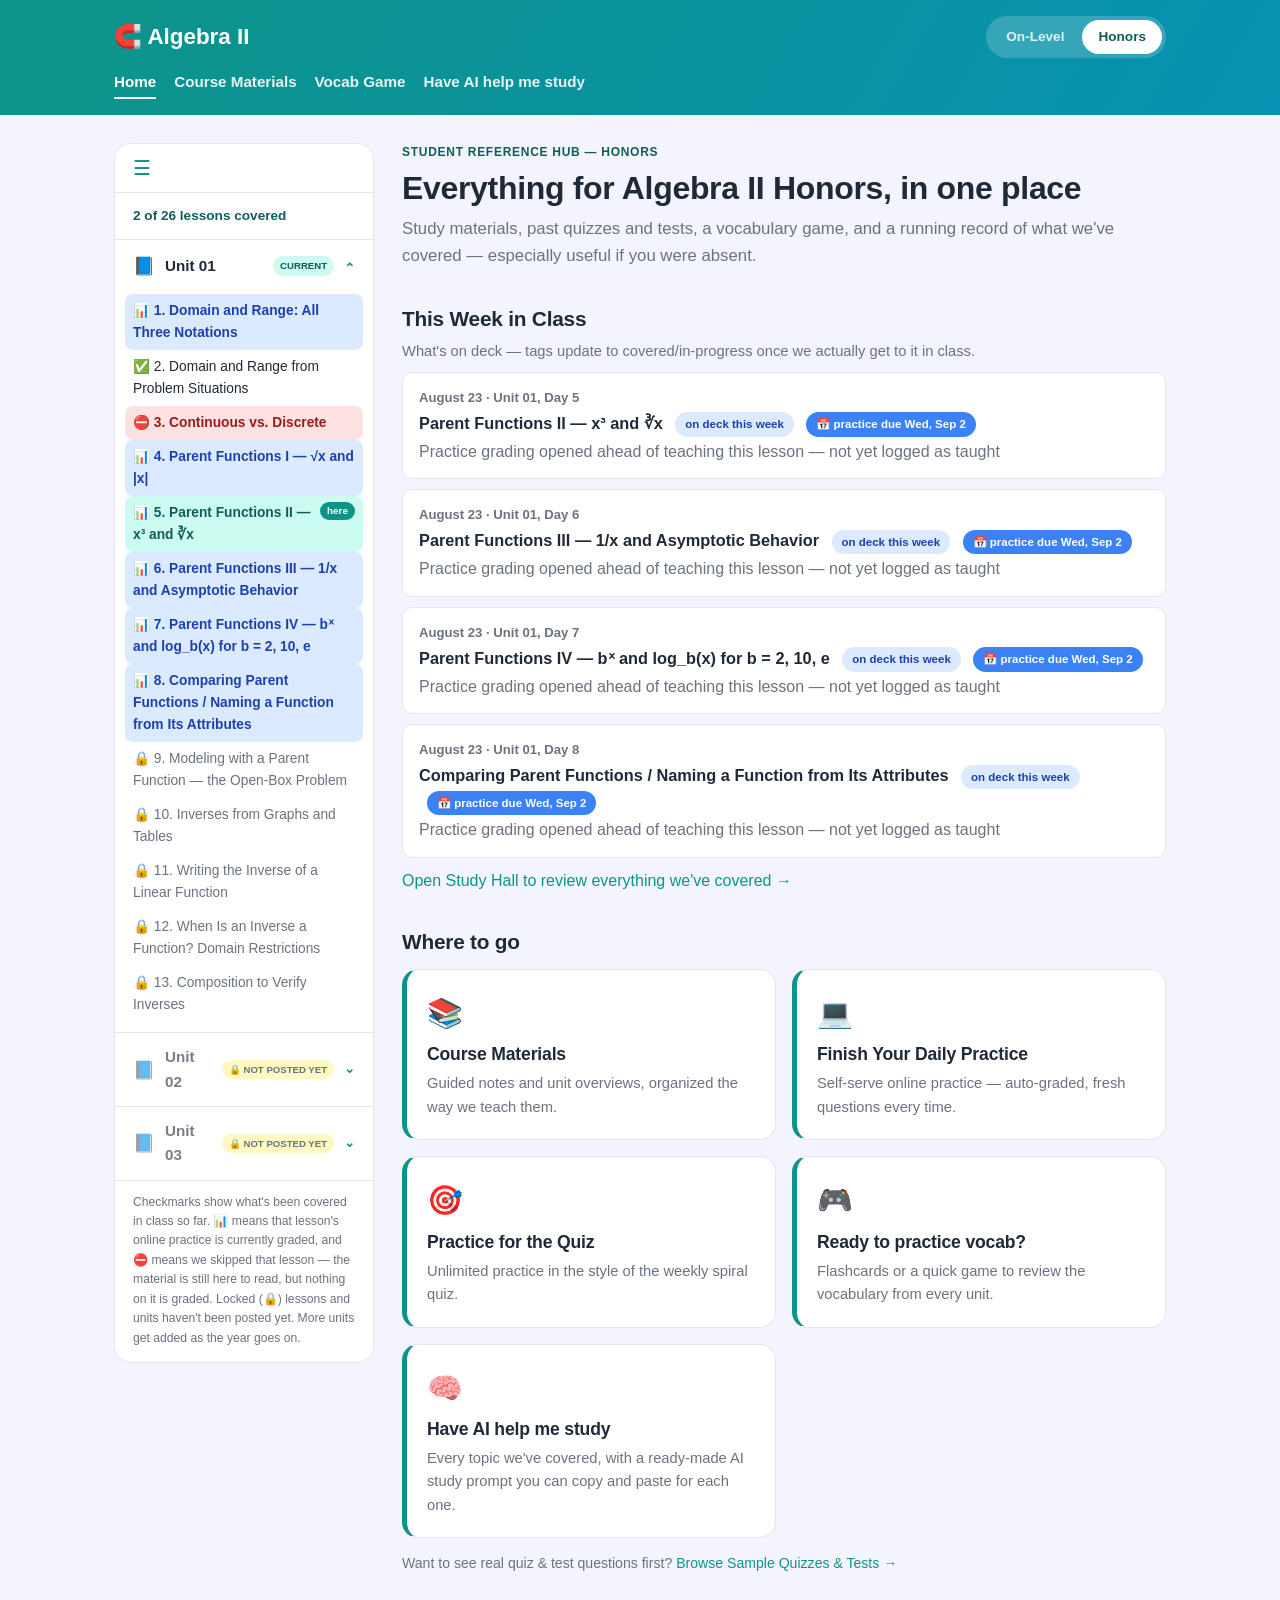
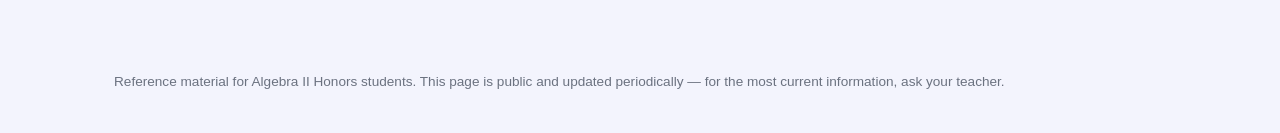
==== commit 4fcc2285: "Redesign homepage/nav (callout cards, drop Sample tab, rename Study Hall/Units); add Parent Function" ====
--- a/honors/index.html
+++ b/honors/index.html
@@ -21,10 +21,9 @@
     </div>
     <nav class="site-nav">
       <a href="index.html" class="active">Home</a>
-      <a href="units/unit-01.html">Units</a>
+      <a href="units/unit-01.html">Course Materials</a>
       <a href="vocab.html">Vocab Game</a>
-      <a href="study-hall.html">Study Hall</a>
-      <a href="sample-work.html">Sample Quizzes &amp; Tests</a>
+      <a href="study-hall.html">Have AI help me study</a>
     </nav>
   </div>
 </header>
@@ -121,25 +120,31 @@
     <div class="card-grid">
       <a class="card" href="units/unit-01.html">
         <span class="card-icon">&#128218;</span>
-        <h3>Units &amp; Study Materials</h3>
+        <h3>Course Materials</h3>
         <p>Guided notes and unit overviews, organized the way we teach them.</p>
+      </a>
+      <a class="card" href="https://algebra2-practice-v2.pages.dev/?mode=lesson" target="_blank" rel="noopener">
+        <span class="card-icon">&#128187;</span>
+        <h3>Finish Your Daily Practice</h3>
+        <p>Self-serve online practice &mdash; auto-graded, fresh questions every time.</p>
+      </a>
+      <a class="card" href="https://algebra2-practice-v2.pages.dev/?mode=quiz" target="_blank" rel="noopener">
+        <span class="card-icon">&#127919;</span>
+        <h3>Practice for the Quiz</h3>
+        <p>Unlimited practice in the style of the weekly spiral quiz.</p>
       </a>
       <a class="card" href="vocab.html">
         <span class="card-icon">&#127918;</span>
-        <h3>Vocabulary Game</h3>
+        <h3>Ready to practice vocab?</h3>
         <p>Flashcards or a quick game to review the vocabulary from every unit.</p>
       </a>
       <a class="card" href="study-hall.html">
         <span class="card-icon">&#129504;</span>
-        <h3>Study Hall</h3>
+        <h3>Have AI help me study</h3>
         <p>Every topic we've covered, with a ready-made AI study prompt you can copy and paste for each one.</p>
       </a>
-      <a class="card" href="sample-work.html">
-        <span class="card-icon">&#128221;</span>
-        <h3>Sample Quizzes &amp; Tests</h3>
-        <p>See the kind of questions to expect, past and current topics.</p>
-      </a>
     </div>
+    <p class="lede" style="margin-top:14px; font-size:0.88rem;">Want to see real quiz &amp; test questions first? <a href="sample-work.html">Browse Sample Quizzes &amp; Tests &rarr;</a></p>
   </main>
 </div>
 
--- a/assets/style.css
+++ b/assets/style.css
@@ -423,6 +423,17 @@
 .card .card-icon { font-size: 1.8rem; display: block; margin-bottom: 8px; }
 .card h3 { margin: 0 0 6px; font-size: 1.1rem; color: var(--text); font-weight: 800; }
 .card p { margin: 0; color: var(--text-muted); font-size: 0.92rem; }
+
+/* A homepage card with nowhere to link yet (no practice tool wired up for
+   this unit) - recedes instead of being a dead link, same convention as
+   .lesson-link.soon. */
+.card.disabled {
+  border-left-style: dashed;
+  border-left-color: var(--border);
+  cursor: default;
+  opacity: 0.7;
+}
+.card.disabled:hover { transform: none; box-shadow: none; }
 
 /* ---- unit page ---- */
 
@@ -906,6 +917,31 @@
 .fc-btn-know { background: var(--green-bg); color: var(--green-text); }
 .fc-btn-know:hover { background: var(--green); color: #fff; }
 
+/* -- parent function flashcards (added 2026-08-27) --
+   A back face with a graph plus a list of attributes needs real room and
+   left-aligned, smaller text - very different from a single short vocab
+   definition, so this only touches .pf-card's own faces, not every deck's. */
+.fc-card.pf-card { height: auto; min-height: 300px; }
+.fc-card.pf-card .fc-face-back {
+  align-items: flex-start;
+  justify-content: flex-start;
+  text-align: left;
+  font-weight: 400;
+  font-size: 0.92rem;
+  overflow-y: auto;
+}
+
+.pf-back { display: flex; flex-wrap: wrap; gap: 14px; align-items: flex-start; width: 100%; }
+.pf-mini-graph { width: 92px; height: 92px; flex: 0 0 auto; }
+.pfAxis { stroke: var(--text-muted); stroke-width: 1.5; }
+.pfCurve { stroke: var(--primary); stroke-width: 3; fill: none; }
+
+.pf-attrs { flex: 1 1 150px; display: grid; grid-template-columns: auto 1fr; gap: 3px 10px; margin: 0; }
+.pf-attrs dt { font-weight: 700; color: var(--text-muted); font-size: 0.78rem; text-transform: uppercase; letter-spacing: 0.02em; }
+.pf-attrs dd { margin: 0; font-weight: 700; }
+
+.pf-shape { flex: 1 1 100%; margin: 2px 0 0; font-size: 0.85rem; font-style: italic; font-weight: 400; color: var(--text-muted); }
+
 /* -- matching -- */
 
 .match-meta { text-align: center; color: var(--text-muted); font-weight: 600; font-size: 0.9rem; margin-bottom: 14px; }
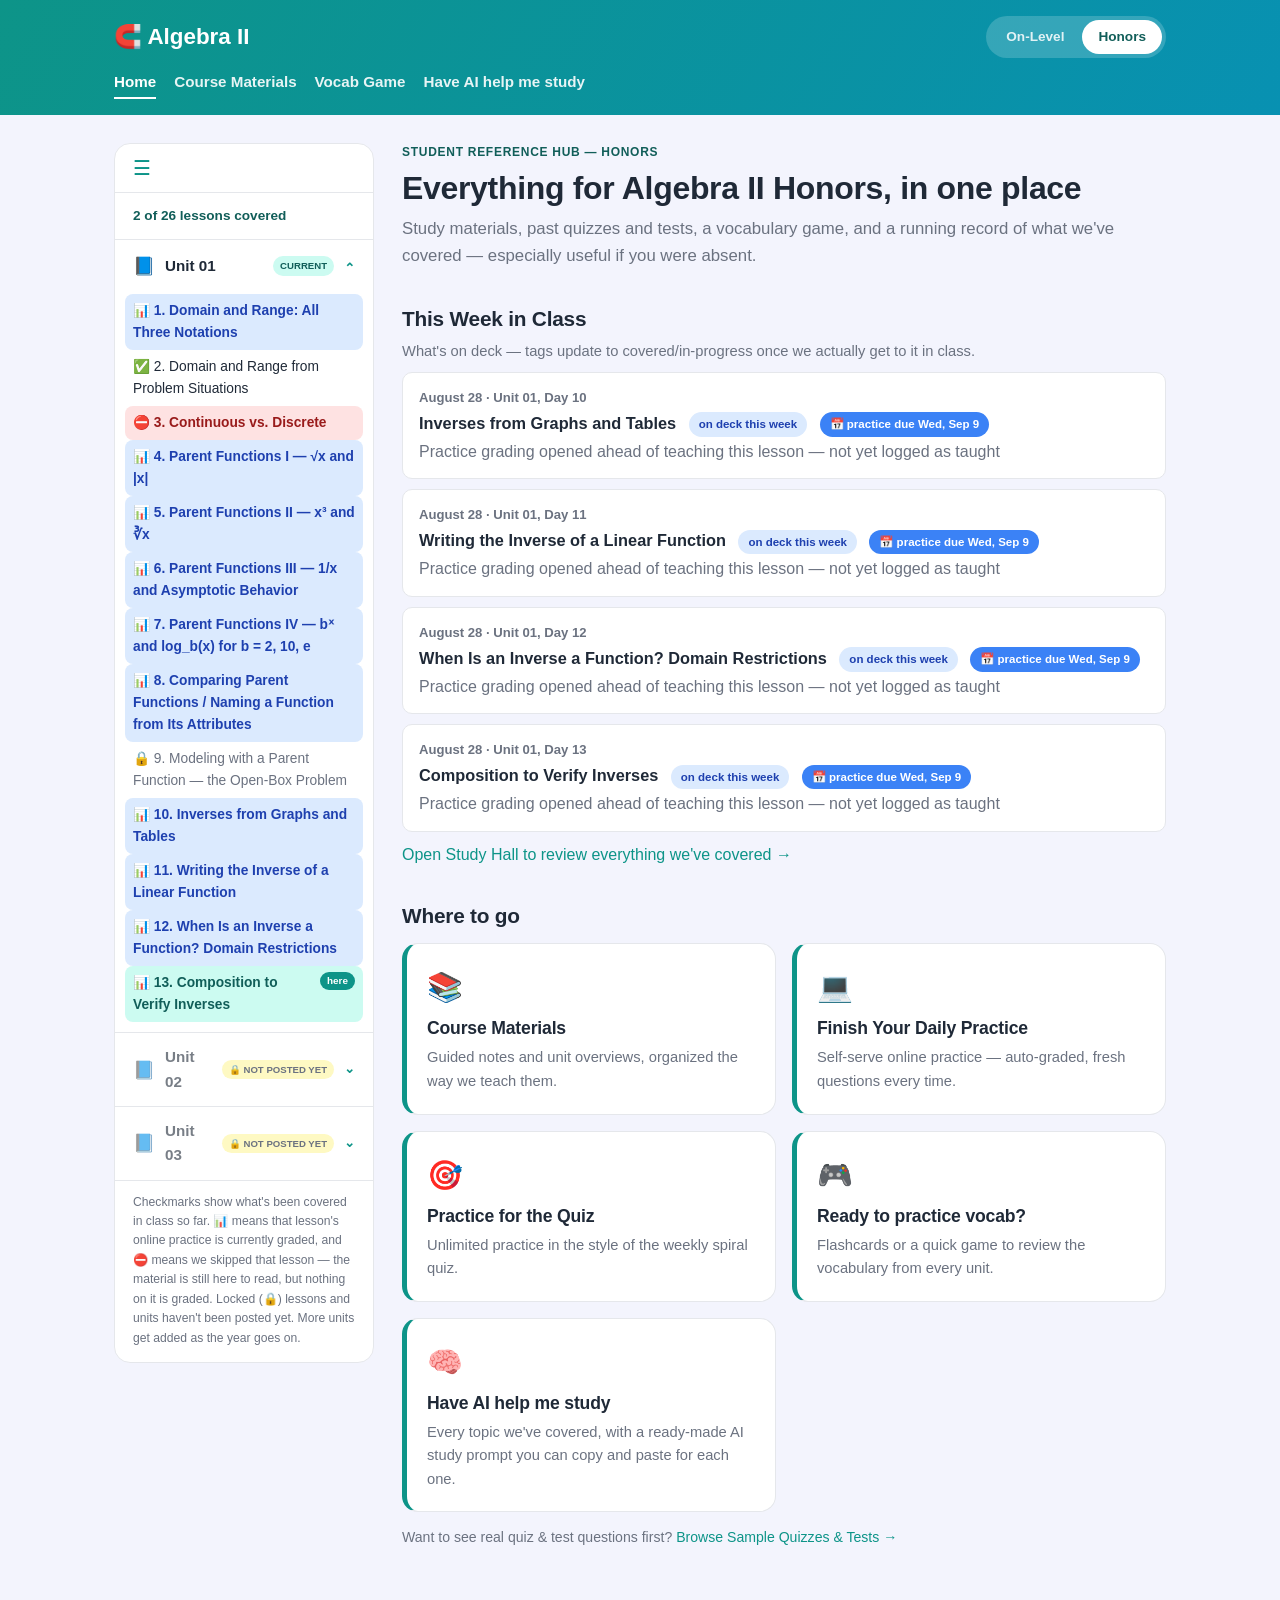
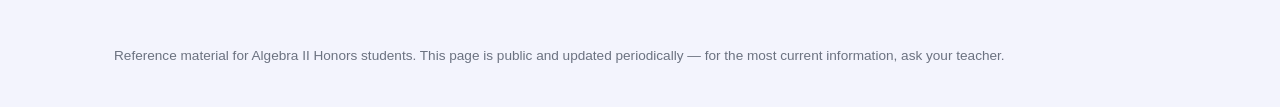
==== commit 47c428e9: "Publish hub update (2026-08-28)" ====
--- a/honors/index.html
+++ b/honors/index.html
@@ -44,15 +44,15 @@
         <li class="done"><a href="units/unit-01.html#lesson-02">&#9989; 2. Domain and Range from Problem Situations</a></li>
         <li class="skipped"><a href="units/unit-01.html#lesson-03">&#9940; 3. Continuous vs. Discrete</a></li>
         <li class="graded"><a href="units/unit-01.html#lesson-04" title="Graded &mdash; due Wed, Aug 26">&#128202; 4. Parent Functions I — √x and |x|</a></li>
-        <li class="graded current"><a href="units/unit-01.html#lesson-05" title="Graded &mdash; due Wed, Sep 2">&#128202; 5. Parent Functions II — x³ and ∛x <span class="here-badge">here</span></a></li>
+        <li class="graded"><a href="units/unit-01.html#lesson-05" title="Graded &mdash; due Wed, Sep 2">&#128202; 5. Parent Functions II — x³ and ∛x</a></li>
         <li class="graded"><a href="units/unit-01.html#lesson-06" title="Graded &mdash; due Wed, Sep 2">&#128202; 6. Parent Functions III — 1/x and Asymptotic Behavior</a></li>
         <li class="graded"><a href="units/unit-01.html#lesson-07" title="Graded &mdash; due Wed, Sep 2">&#128202; 7. Parent Functions IV — bˣ and log_b(x) for b = 2, 10, e</a></li>
         <li class="graded"><a href="units/unit-01.html#lesson-08" title="Graded &mdash; due Wed, Sep 2">&#128202; 8. Comparing Parent Functions / Naming a Function from Its Attributes</a></li>
-        <li class="todo locked"><span class="lock-label" title="Not posted yet">&#128274; 9. Modeling with a Parent Function — the Open-Box Problem</span></li>
-        <li class="todo locked"><span class="lock-label" title="Not posted yet">&#128274; 10. Inverses from Graphs and Tables</span></li>
-        <li class="todo locked"><span class="lock-label" title="Not posted yet">&#128274; 11. Writing the Inverse of a Linear Function</span></li>
-        <li class="todo locked"><span class="lock-label" title="Not posted yet">&#128274; 12. When Is an Inverse a Function? Domain Restrictions</span></li>
-        <li class="todo locked"><span class="lock-label" title="Not posted yet">&#128274; 13. Composition to Verify Inverses</span></li>
+        <li class="skipped locked"><span class="lock-label" title="Not posted yet">&#128274; 9. Modeling with a Parent Function — the Open-Box Problem</span></li>
+        <li class="graded"><a href="units/unit-01.html#lesson-10" title="Graded &mdash; due Wed, Sep 9">&#128202; 10. Inverses from Graphs and Tables</a></li>
+        <li class="graded"><a href="units/unit-01.html#lesson-11" title="Graded &mdash; due Wed, Sep 9">&#128202; 11. Writing the Inverse of a Linear Function</a></li>
+        <li class="graded"><a href="units/unit-01.html#lesson-12" title="Graded &mdash; due Wed, Sep 9">&#128202; 12. When Is an Inverse a Function? Domain Restrictions</a></li>
+        <li class="graded current"><a href="units/unit-01.html#lesson-13" title="Graded &mdash; due Wed, Sep 9">&#128202; 13. Composition to Verify Inverses <span class="here-badge">here</span></a></li>
       </ul>
     </details>
     <details class="unit-group locked-unit">
@@ -90,27 +90,27 @@
     <p class="lede" style="margin-top:-6px; font-size:0.92rem;">What's on deck &mdash; tags update to covered/in-progress once we actually get to it in class.</p>
     <ul class="activity-list">
       <li>
-        <span class="activity-date">August 23 &middot; Unit 01, Day 5</span>
-        <span class="activity-topic">Parent Functions II — x³ and ∛x</span>
-        <span class="tag preview">on deck this week</span> <span class="tag due">&#128197; practice due Wed, Sep 2</span>
+        <span class="activity-date">August 28 &middot; Unit 01, Day 10</span>
+        <span class="activity-topic">Inverses from Graphs and Tables</span>
+        <span class="tag preview">on deck this week</span> <span class="tag due">&#128197; practice due Wed, Sep 9</span>
         <div class="activity-note">Practice grading opened ahead of teaching this lesson — not yet logged as taught</div>
       </li>
       <li>
-        <span class="activity-date">August 23 &middot; Unit 01, Day 6</span>
-        <span class="activity-topic">Parent Functions III — 1/x and Asymptotic Behavior</span>
-        <span class="tag preview">on deck this week</span> <span class="tag due">&#128197; practice due Wed, Sep 2</span>
+        <span class="activity-date">August 28 &middot; Unit 01, Day 11</span>
+        <span class="activity-topic">Writing the Inverse of a Linear Function</span>
+        <span class="tag preview">on deck this week</span> <span class="tag due">&#128197; practice due Wed, Sep 9</span>
         <div class="activity-note">Practice grading opened ahead of teaching this lesson — not yet logged as taught</div>
       </li>
       <li>
-        <span class="activity-date">August 23 &middot; Unit 01, Day 7</span>
-        <span class="activity-topic">Parent Functions IV — bˣ and log_b(x) for b = 2, 10, e</span>
-        <span class="tag preview">on deck this week</span> <span class="tag due">&#128197; practice due Wed, Sep 2</span>
+        <span class="activity-date">August 28 &middot; Unit 01, Day 12</span>
+        <span class="activity-topic">When Is an Inverse a Function? Domain Restrictions</span>
+        <span class="tag preview">on deck this week</span> <span class="tag due">&#128197; practice due Wed, Sep 9</span>
         <div class="activity-note">Practice grading opened ahead of teaching this lesson — not yet logged as taught</div>
       </li>
       <li>
-        <span class="activity-date">August 23 &middot; Unit 01, Day 8</span>
-        <span class="activity-topic">Comparing Parent Functions / Naming a Function from Its Attributes</span>
-        <span class="tag preview">on deck this week</span> <span class="tag due">&#128197; practice due Wed, Sep 2</span>
+        <span class="activity-date">August 28 &middot; Unit 01, Day 13</span>
+        <span class="activity-topic">Composition to Verify Inverses</span>
+        <span class="tag preview">on deck this week</span> <span class="tag due">&#128197; practice due Wed, Sep 9</span>
         <div class="activity-note">Practice grading opened ahead of teaching this lesson — not yet logged as taught</div>
       </li>
     </ul>
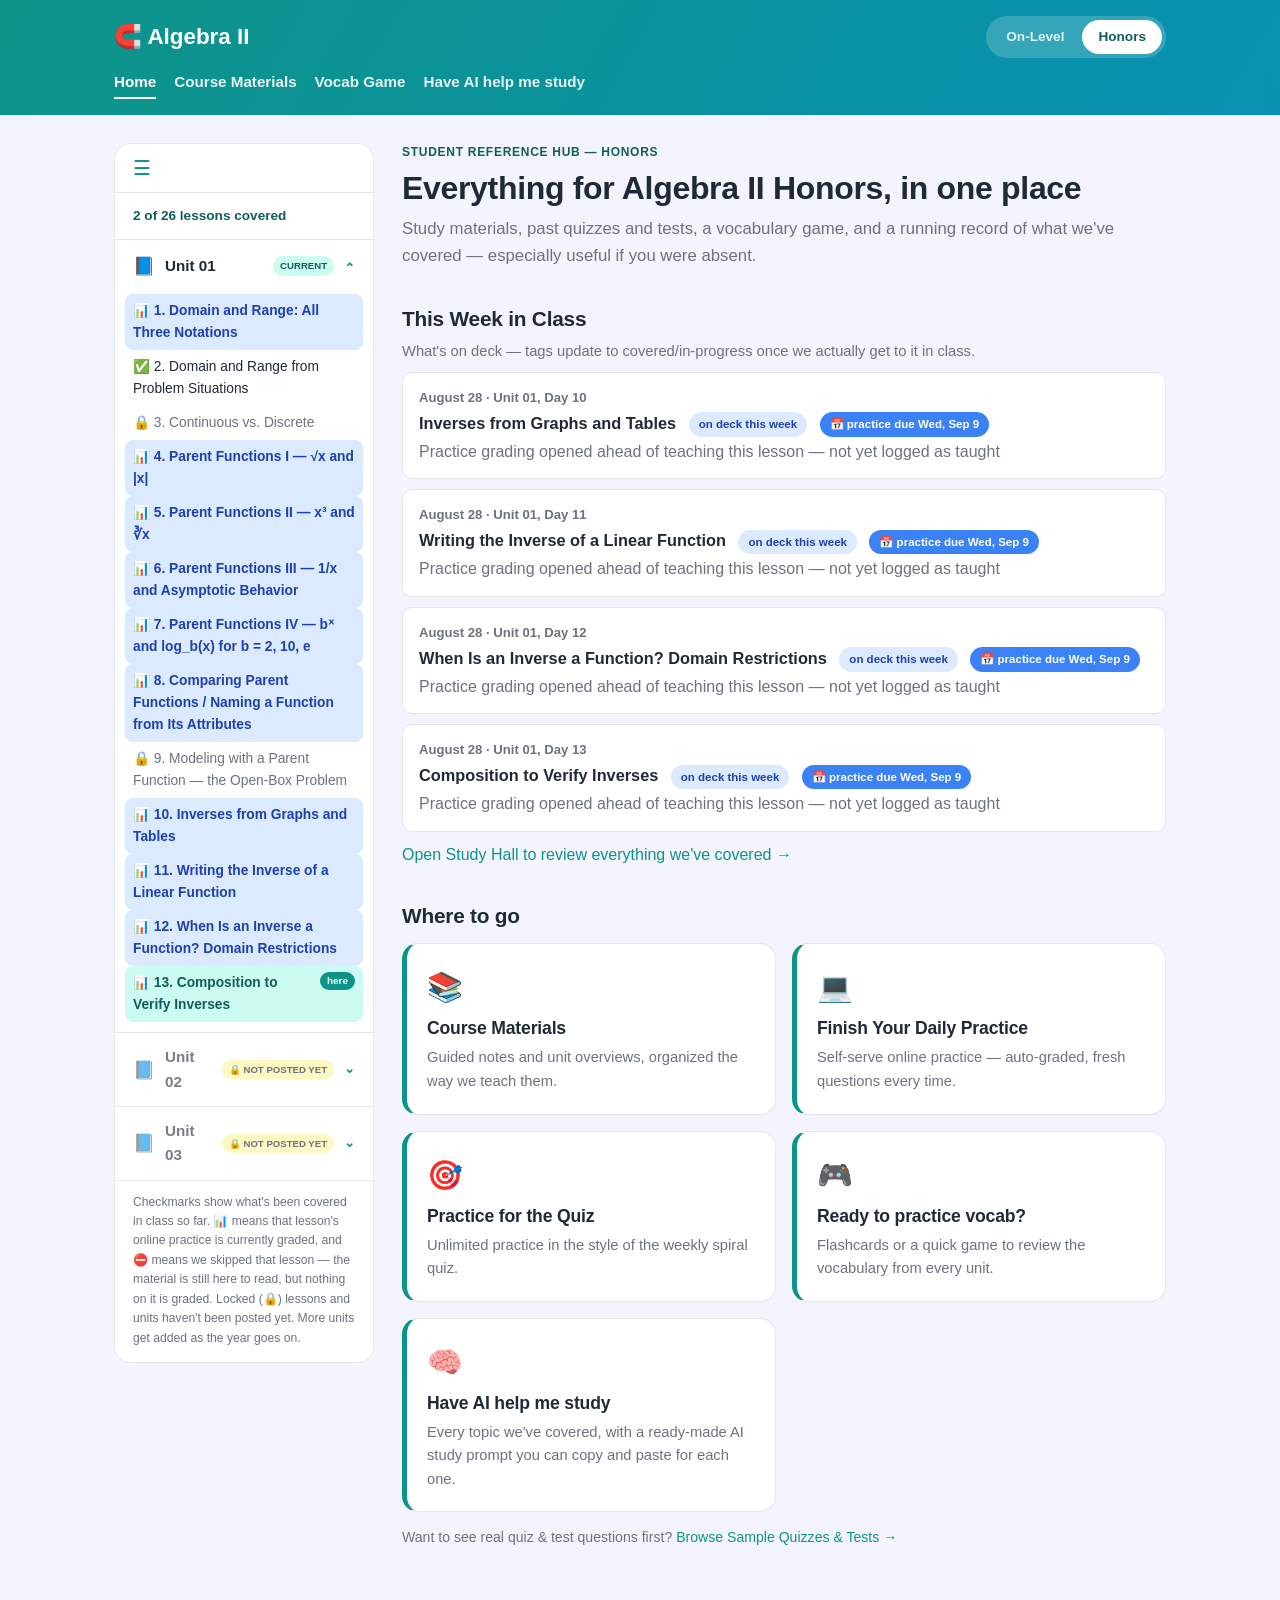
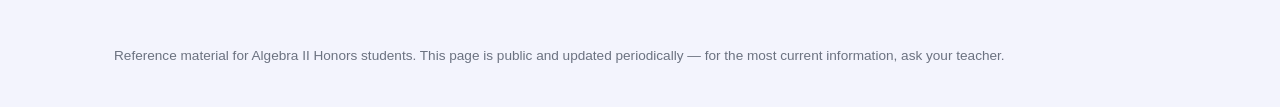
==== commit ca5d23a8: "Publish hub update (2026-08-28)" ====
--- a/honors/index.html
+++ b/honors/index.html
@@ -42,7 +42,7 @@
       <ul class="lesson-checklist">
         <li class="graded"><a href="units/unit-01.html#lesson-01" title="Graded &mdash; due Wed, Aug 26">&#128202; 1. Domain and Range: All Three Notations</a></li>
         <li class="done"><a href="units/unit-01.html#lesson-02">&#9989; 2. Domain and Range from Problem Situations</a></li>
-        <li class="skipped"><a href="units/unit-01.html#lesson-03">&#9940; 3. Continuous vs. Discrete</a></li>
+        <li class="skipped locked"><span class="lock-label" title="Not posted yet">&#128274; 3. Continuous vs. Discrete</span></li>
         <li class="graded"><a href="units/unit-01.html#lesson-04" title="Graded &mdash; due Wed, Aug 26">&#128202; 4. Parent Functions I — √x and |x|</a></li>
         <li class="graded"><a href="units/unit-01.html#lesson-05" title="Graded &mdash; due Wed, Sep 2">&#128202; 5. Parent Functions II — x³ and ∛x</a></li>
         <li class="graded"><a href="units/unit-01.html#lesson-06" title="Graded &mdash; due Wed, Sep 2">&#128202; 6. Parent Functions III — 1/x and Asymptotic Behavior</a></li>
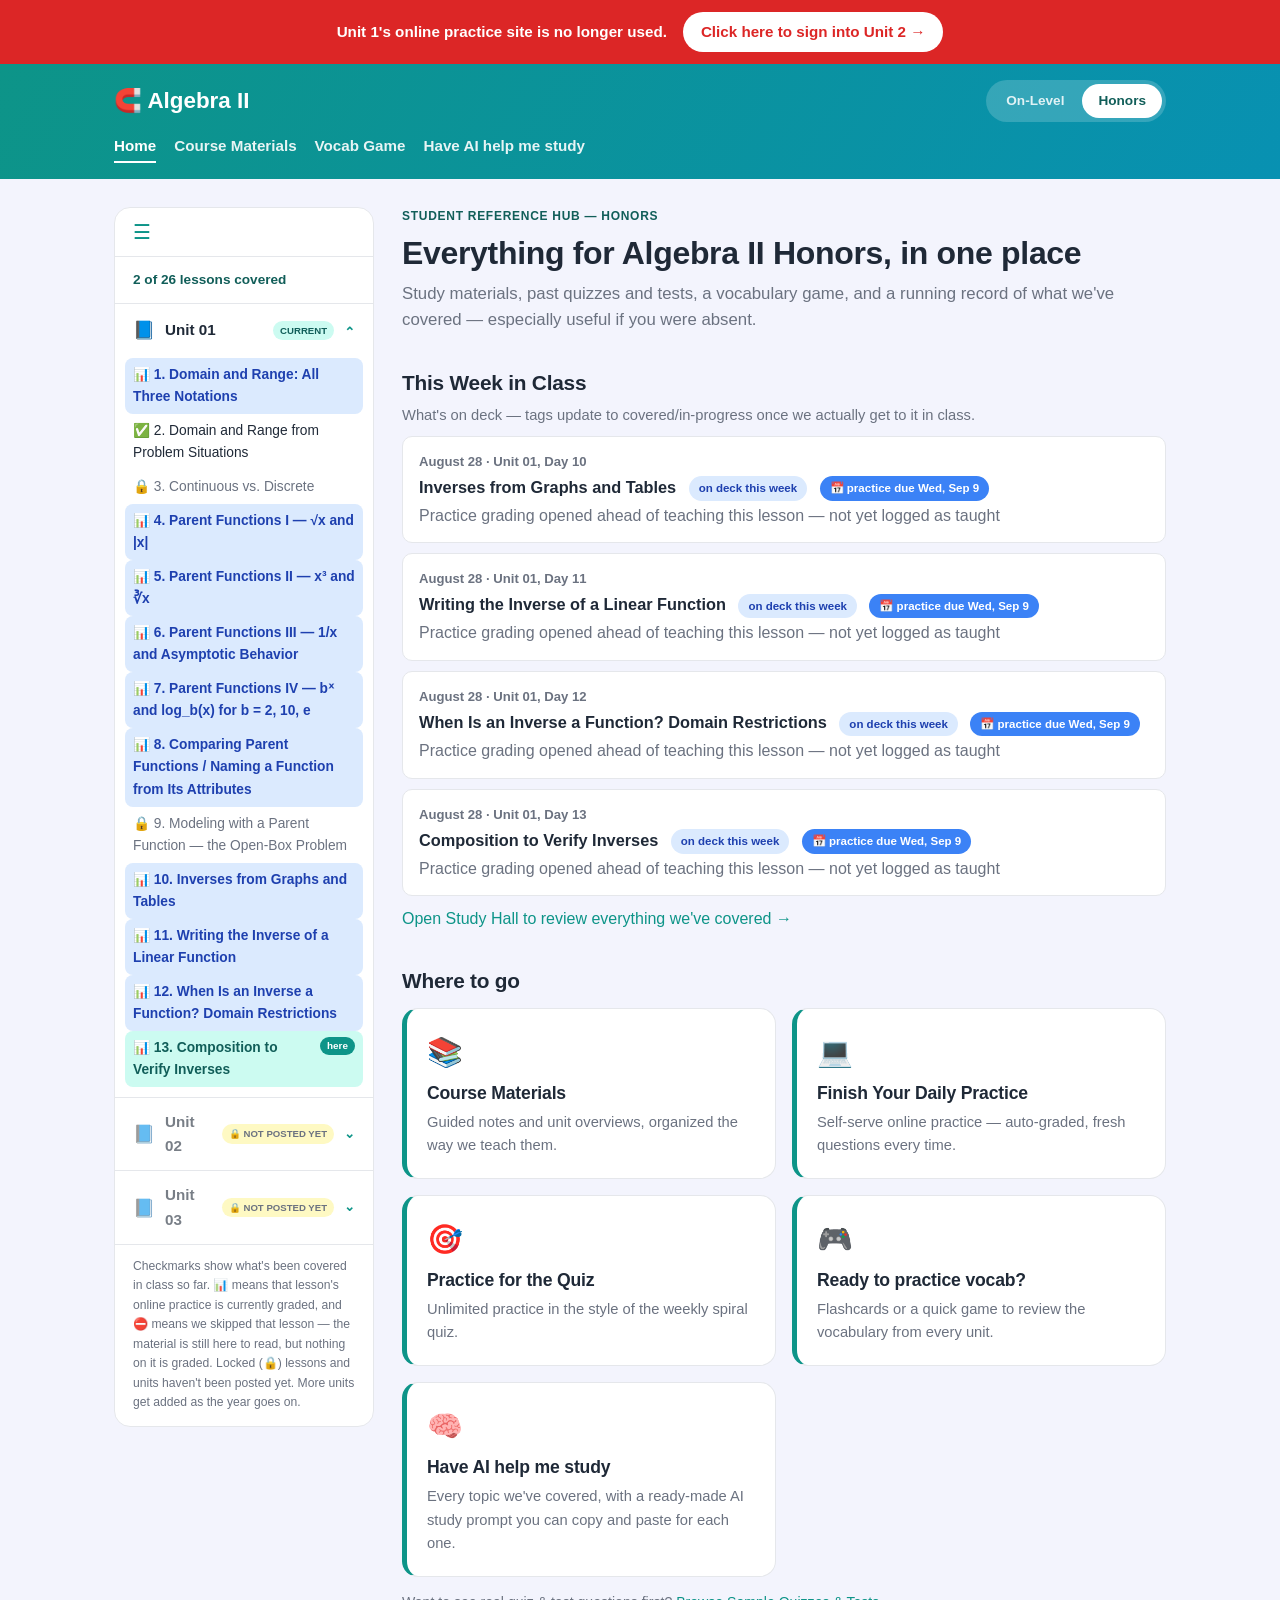
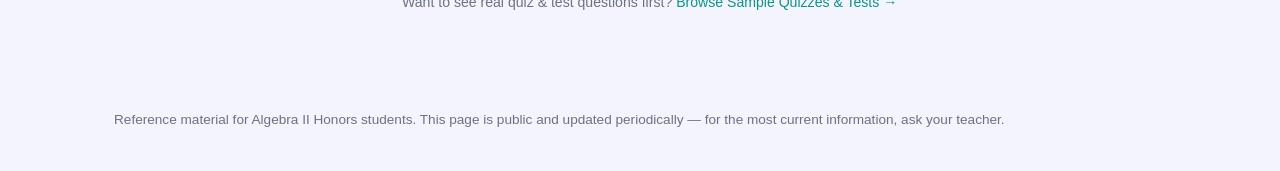
==== commit 940ddeb2: "Publish hub update (2026-09-04)" ====
--- a/honors/index.html
+++ b/honors/index.html
@@ -10,6 +10,12 @@
 </head>
 <body>
 
+<div class="site-announce">
+  <div class="wrap">
+    <span class="site-announce-text">Unit 1's online practice site is no longer used.</span>
+    <a class="site-announce-btn" href="https://algebra2-practice-26-27.pages.dev/" target="_blank" rel="noopener">Click here to sign into Unit 2 &rarr;</a>
+  </div>
+</div>
 <header class="site">
   <div class="wrap">
     <div class="header-top">
--- a/assets/style.css
+++ b/assets/style.css
@@ -82,6 +82,39 @@
 
 .wrap { max-width: var(--max-width); margin: 0 auto; padding: 0 24px; }
 
+/* ---- sitewide "new practice site" banner ---- */
+/* Added 2026-09-04, teacher's explicit ask: unmissable, on every page (see
+   Build-NewSiteBanner in tools/lib-hub.ps1), same loud red as --red
+   elsewhere on this site (the "skipped/not graded" color - the one other
+   place this site deliberately shouts). Sits above header.site, not inside
+   it, so it reads as a standalone alert rather than part of the nav. */
+.site-announce { background: var(--red); color: #fff; }
+
+.site-announce .wrap {
+  display: flex;
+  align-items: center;
+  justify-content: center;
+  flex-wrap: wrap;
+  gap: 6px 16px;
+  padding-top: 12px;
+  padding-bottom: 12px;
+  text-align: center;
+}
+
+.site-announce-text { font-weight: 700; font-size: 0.95rem; }
+
+.site-announce-btn {
+  display: inline-block;
+  background: #fff;
+  color: var(--red);
+  font-weight: 800;
+  font-size: 0.95rem;
+  padding: 8px 18px;
+  border-radius: 999px;
+}
+
+.site-announce-btn:hover { text-decoration: none; opacity: 0.9; }
+
 /* ---- header ---- */
 
 header.site {
@@ -163,6 +196,18 @@
   gap: 28px;
   align-items: start;
 }
+
+/* The homepage ships no sidebar (2026-09-02) - the unit/lesson rail belongs on
+   Course Materials, where a student is actually moving between lessons, rather
+   than competing with the five tiles that are the whole point of the landing
+   page. Without this the content would sit in the second grid column with a
+   260px hole beside it. Emitted by build-hub.ps1's Write-Page whenever the
+   sidebar it was handed is empty. */
+.page.no-sidebar { grid-template-columns: 1fr; }
+
+/* ...including under the collapsed-sidebar body class, which a returning
+   student can still be carrying in localStorage from another page. */
+body.sidebar-collapsed .page.no-sidebar { grid-template-columns: 1fr; }
 
 /* ---- sidebar: unit/lesson progress checklist ----
    Two states, toggled by the hamburger at the top - matches a standard
